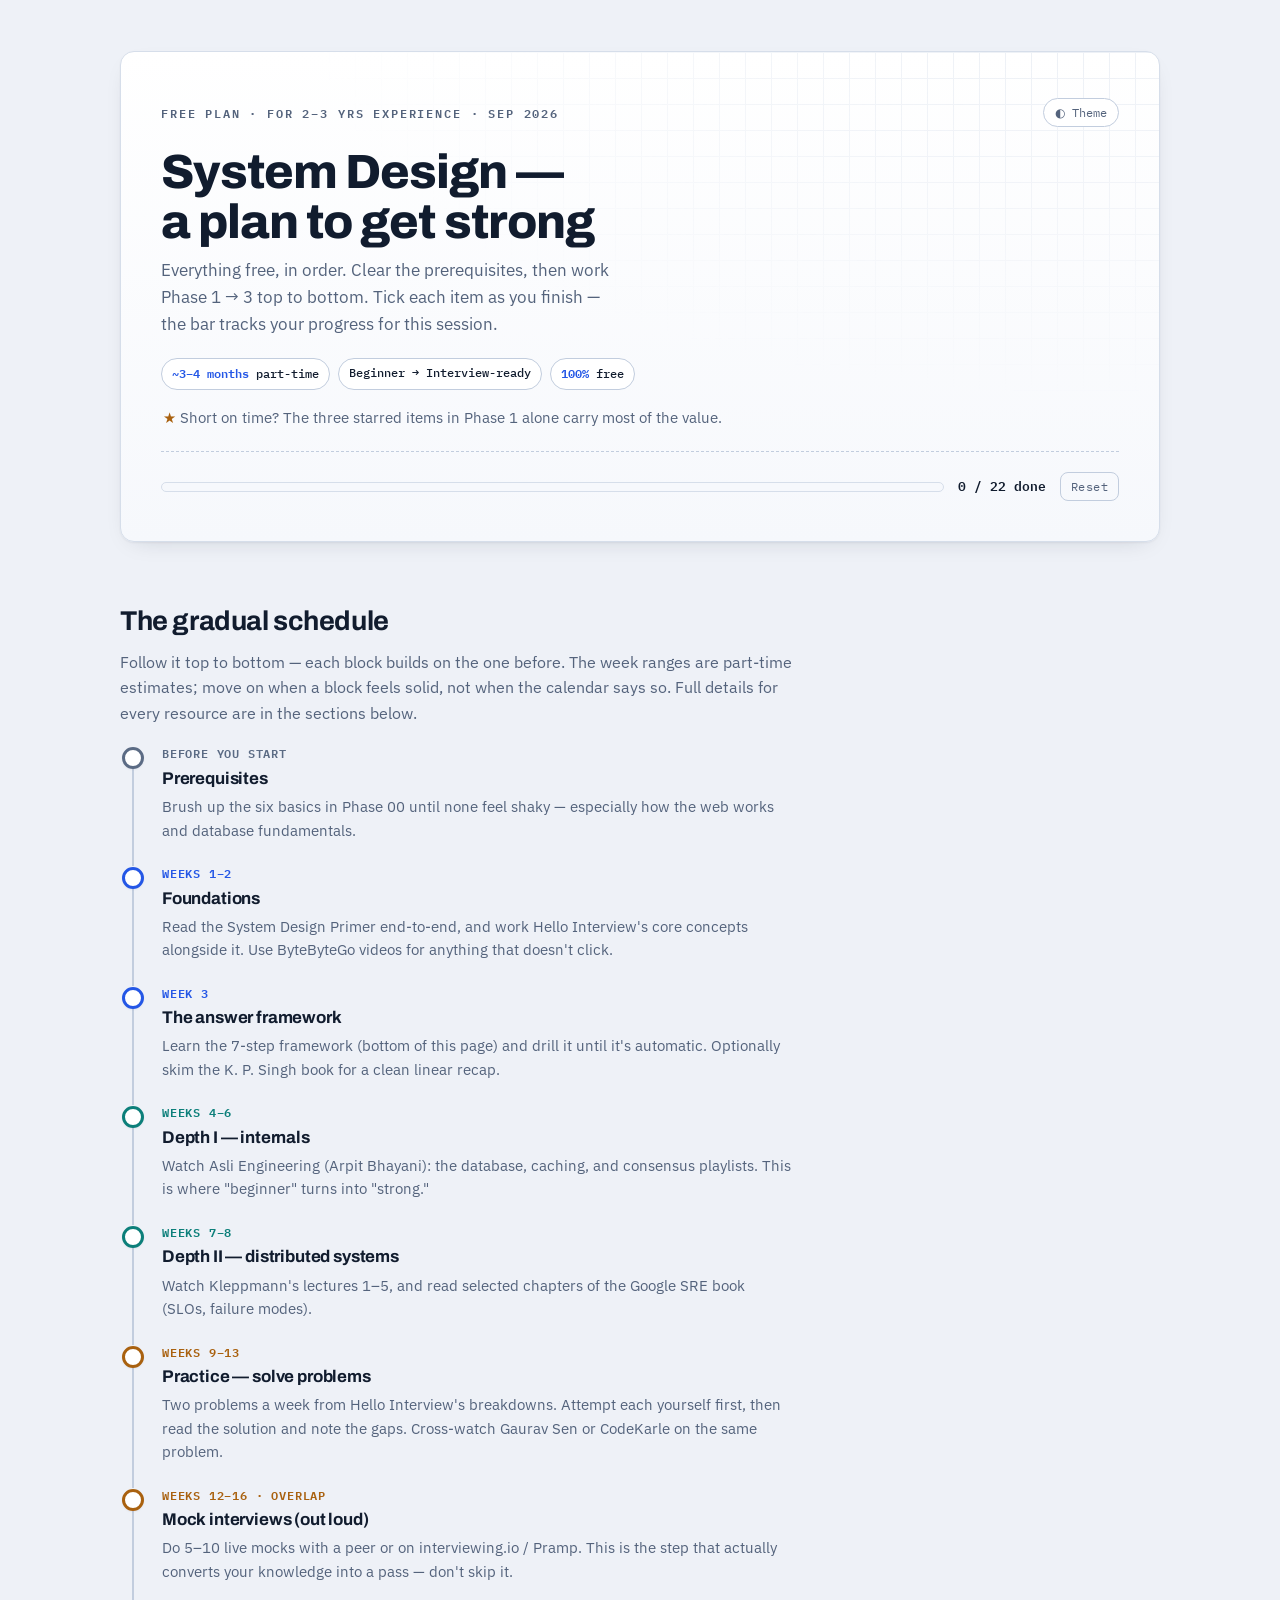
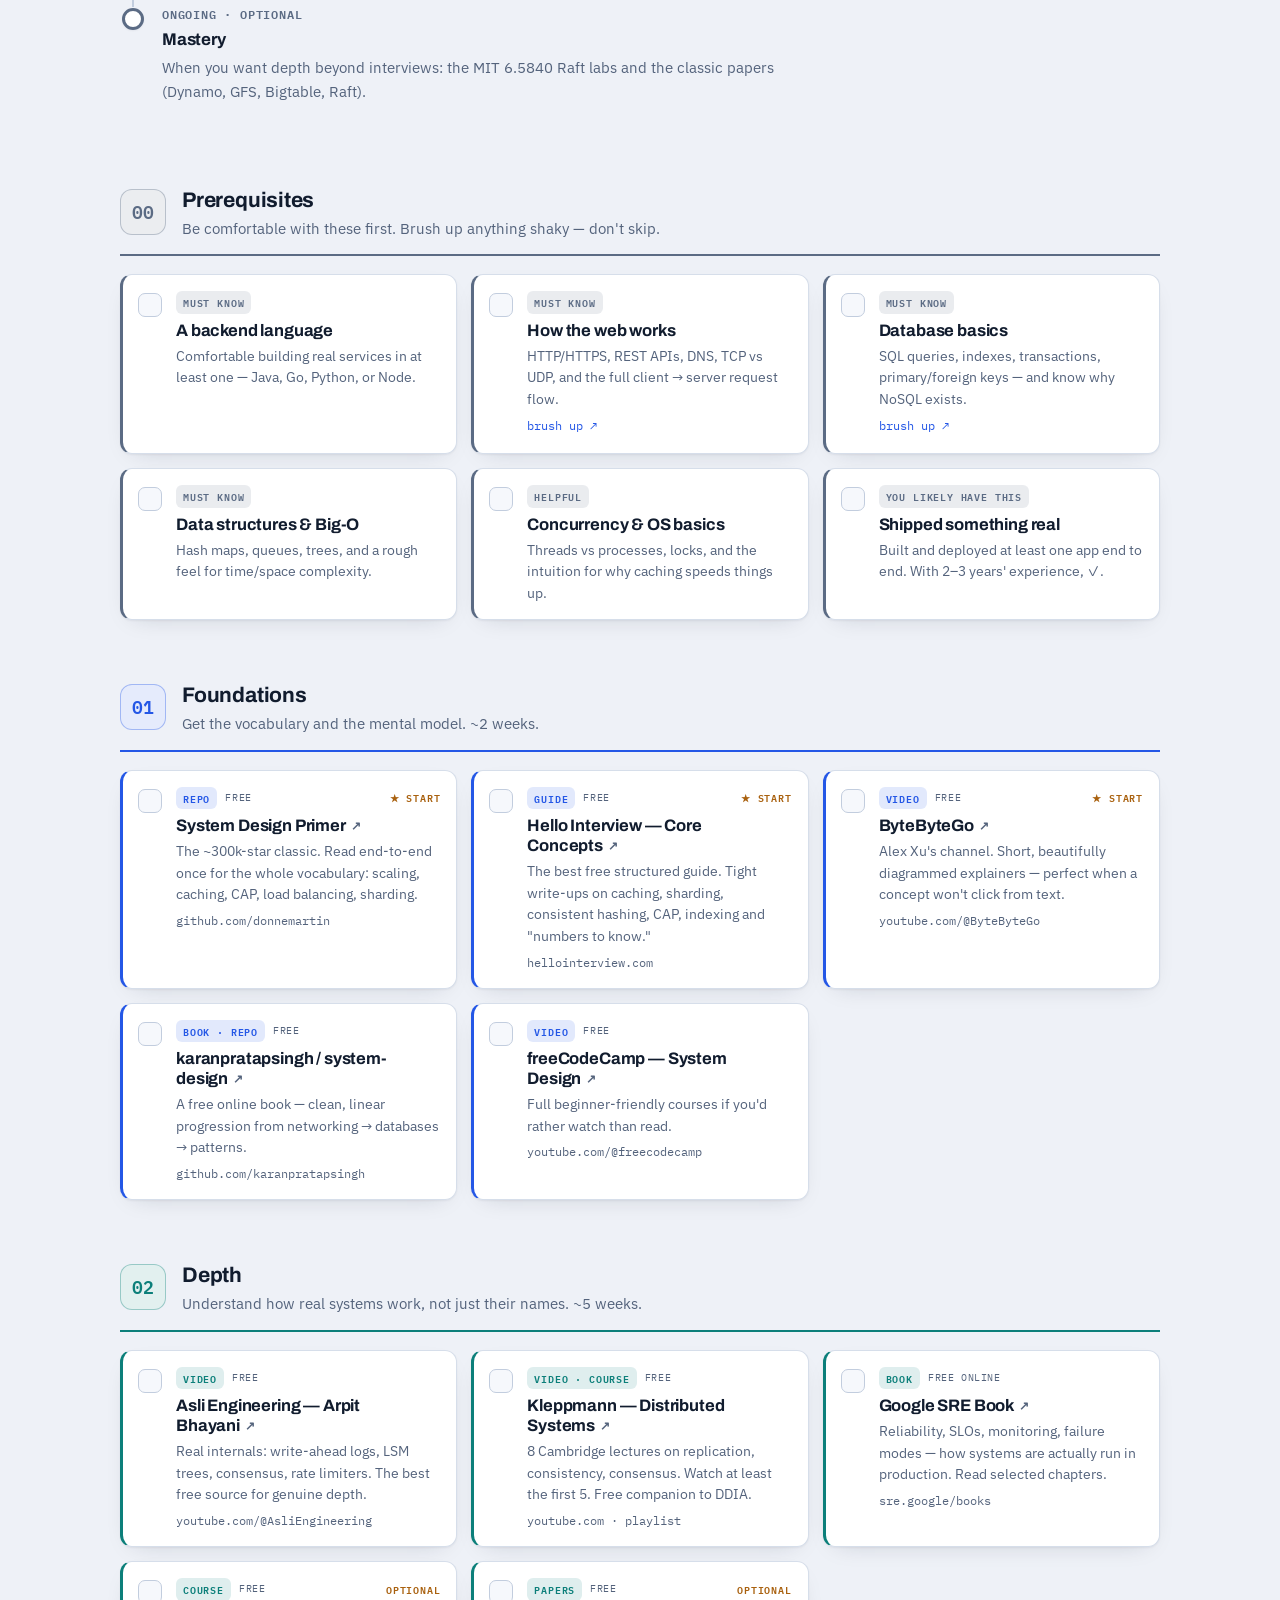
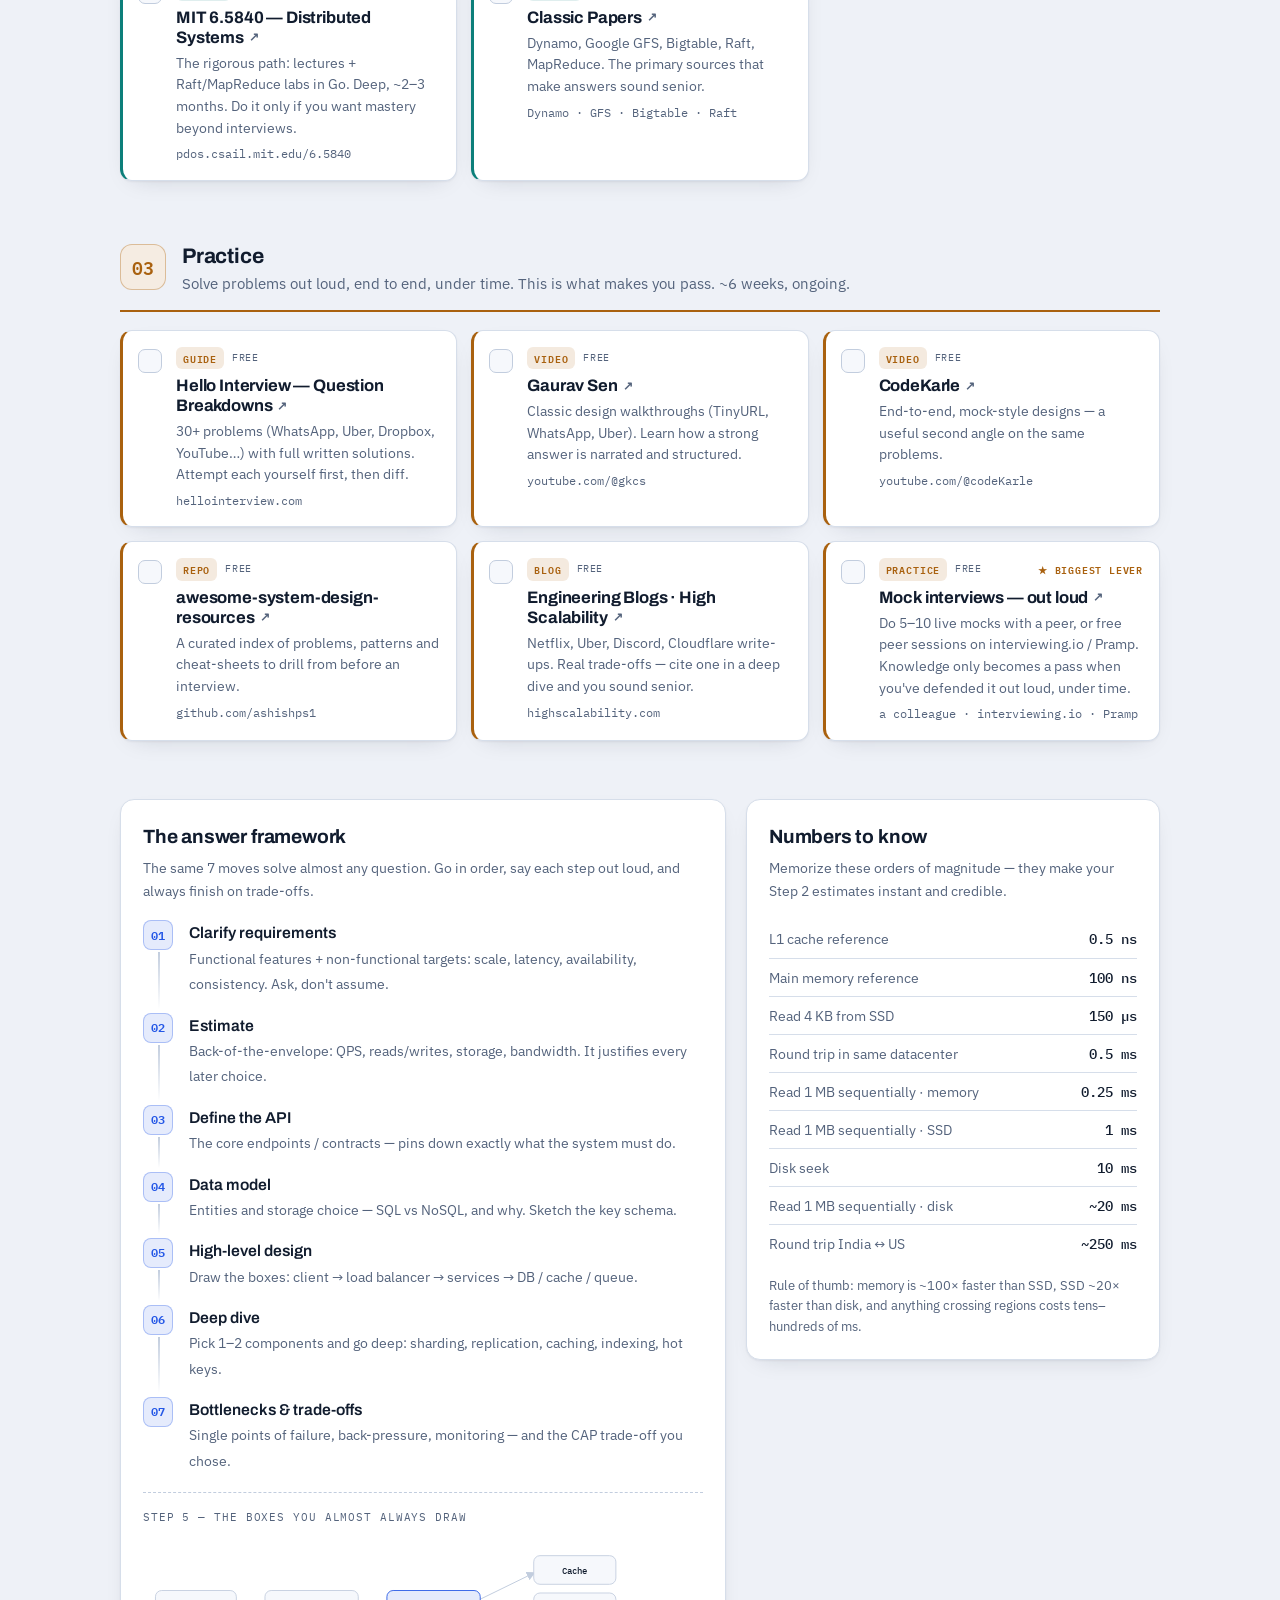
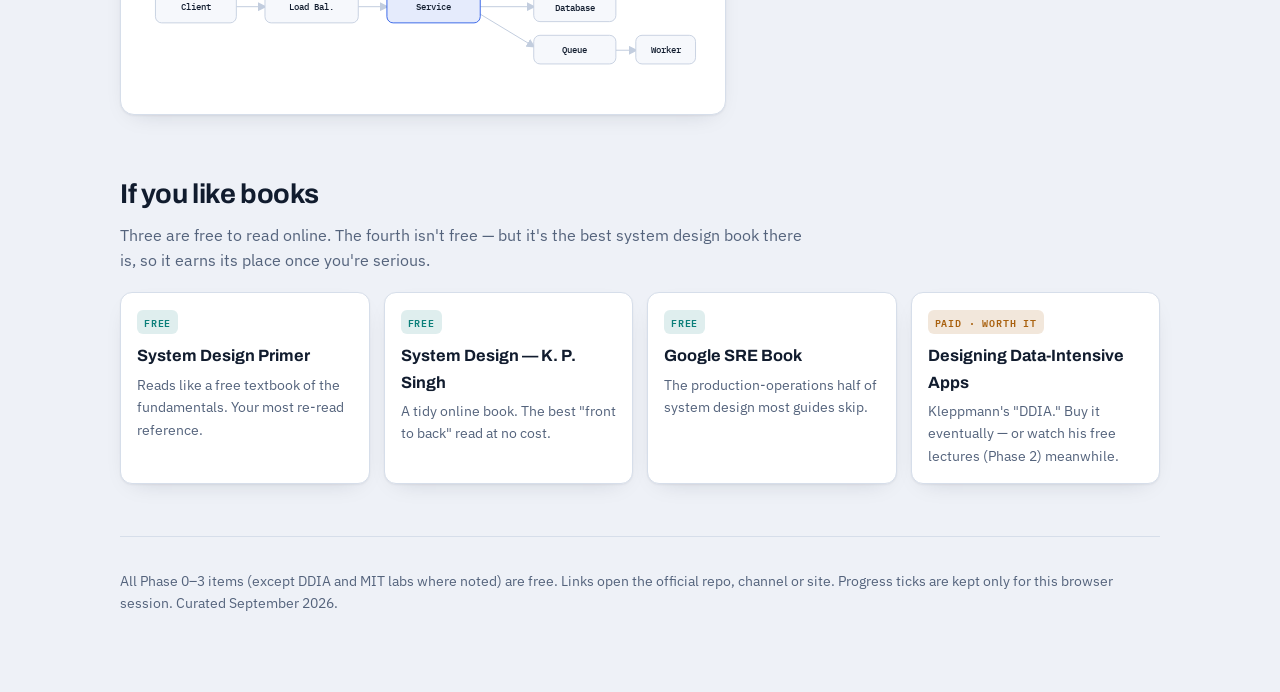
==== index.html @ 8eceb506 "Rename to index.html so Vercel serves it at the root Co-Authored-By: Claude Opus 5 (1M context) <nor" ====
<!DOCTYPE html>
<html lang="en">
<head>
<meta charset="utf-8">
<meta name="viewport" content="width=device-width, initial-scale=1">
<title>System Design Learning Plan</title>
<link rel="preconnect" href="https://fonts.googleapis.com">
<link rel="preconnect" href="https://fonts.gstatic.com" crossorigin>
<link href="https://fonts.googleapis.com/css2?family=Archivo:wght@600;700;800&family=IBM+Plex+Mono:wght@400;500;600&family=IBM+Plex+Sans:wght@400;500;600&display=swap" rel="stylesheet">
<style>
  *,*::before,*::after{box-sizing:border-box}
  html{-webkit-text-size-adjust:100%}
  img{max-width:100%;height:auto}
  [hidden]{display:none!important}

  :root{
    color-scheme:light dark;
    --bg:#EEF1F7;
    --surface:#FFFFFF;
    --surface-2:#F6F8FC;
    --ink:#111C2E;
    --muted:#54637C;
    --line:#D6DEEA;
    --line-strong:#C2CDDE;
    --accent:#2457E6;
    --blue:#2457E6;
    --teal:#0C7F7A;
    --amber:#A9610F;
    --slate:#5B6B84;
    --shadow:0 1px 2px rgba(17,28,46,.05), 0 8px 24px -14px rgba(17,28,46,.22);
    --radius:14px;
  }
  @media (prefers-color-scheme: dark){
    :root:not([data-theme="light"]){
      --bg:#0A0F1A;--surface:#121A28;--surface-2:#0F1622;--ink:#E9EEF6;--muted:#94A2B9;
      --line:#243449;--line-strong:#31465F;--accent:#6D97FF;--blue:#6D97FF;--teal:#33C6BE;
      --amber:#E0A24C;--slate:#97A6BE;--shadow:0 1px 2px rgba(0,0,0,.4),0 12px 30px -16px rgba(0,0,0,.7);
    }
  }
  :root[data-theme="dark"]{
    --bg:#0A0F1A;--surface:#121A28;--surface-2:#0F1622;--ink:#E9EEF6;--muted:#94A2B9;
    --line:#243449;--line-strong:#31465F;--accent:#6D97FF;--blue:#6D97FF;--teal:#33C6BE;
    --amber:#E0A24C;--slate:#97A6BE;--shadow:0 1px 2px rgba(0,0,0,.4),0 12px 30px -16px rgba(0,0,0,.7);
  }

  body{
    margin:0;background:var(--bg);color:var(--ink);
    font-family:"IBM Plex Sans",ui-sans-serif,system-ui,-apple-system,"Segoe UI",Roboto,sans-serif;
    font-size:16px;line-height:1.6;-webkit-font-smoothing:antialiased;
  }
  .wrap{max-width:1120px;margin:0 auto;padding:clamp(20px,4vw,52px) clamp(16px,4vw,40px) 64px}
  a{color:var(--accent);text-decoration:none}
  a:hover{text-decoration:underline}
  :focus-visible{outline:2px solid var(--accent);outline-offset:3px;border-radius:4px}
  .eyebrow{font-family:"IBM Plex Mono",ui-monospace,monospace;font-size:.72rem;font-weight:600;letter-spacing:.16em;text-transform:uppercase;color:var(--muted)}

  header.hero{border:1px solid var(--line);background:linear-gradient(180deg,var(--surface),var(--surface-2));border-radius:var(--radius);padding:clamp(22px,3.4vw,40px);position:relative;overflow:hidden;box-shadow:var(--shadow)}
  header.hero::after{content:"";position:absolute;inset:0;pointer-events:none;background-image:linear-gradient(var(--line) 1px,transparent 1px),linear-gradient(90deg,var(--line) 1px,transparent 1px);background-size:26px 26px;-webkit-mask-image:radial-gradient(120% 130% at 92% -10%,#000,transparent 62%);mask-image:radial-gradient(120% 130% at 92% -10%,#000,transparent 62%);opacity:.5}
  .topbar{display:flex;justify-content:space-between;align-items:center;gap:12px;position:relative;z-index:1}
  .toggle{font-family:"IBM Plex Mono",monospace;font-size:.72rem;color:var(--muted);background:var(--surface);border:1px solid var(--line-strong);padding:6px 11px;border-radius:999px;cursor:pointer}
  .toggle:hover{color:var(--ink);border-color:var(--accent)}
  .hero-in{position:relative;z-index:1;max-width:46ch;margin-top:14px}
  h1{font-family:"Archivo",system-ui,sans-serif;font-weight:800;font-size:clamp(2rem,4.6vw,3rem);line-height:1.04;letter-spacing:-.02em;text-wrap:balance;margin:.4rem 0 .6rem}
  .lede{color:var(--muted);font-size:1.05rem;max-width:62ch;margin:0}
  .chips{display:flex;flex-wrap:wrap;gap:8px;margin-top:20px;position:relative;z-index:1}
  .chip{font-family:"IBM Plex Mono",monospace;font-size:.74rem;font-weight:500;color:var(--ink);background:var(--surface);border:1px solid var(--line-strong);padding:5px 10px;border-radius:999px}
  .chip b{color:var(--accent);font-weight:600}
  .progress{display:flex;align-items:center;gap:14px;flex-wrap:wrap;margin-top:22px;padding-top:20px;border-top:1px dashed var(--line-strong);position:relative;z-index:1}
  .meter{flex:1 1 260px;height:10px;border-radius:999px;background:var(--surface-2);border:1px solid var(--line);overflow:hidden;min-width:180px}
  .meter i{display:block;height:100%;width:0;background:linear-gradient(90deg,var(--teal),var(--accent));transition:width .5s ease}
  .meter-text{font-family:"IBM Plex Mono",monospace;font-size:.8rem;font-weight:600;color:var(--ink);white-space:nowrap;font-variant-numeric:tabular-nums}
  .btn-reset{font-family:"IBM Plex Mono",monospace;font-size:.72rem;letter-spacing:.04em;color:var(--muted);background:transparent;border:1px solid var(--line-strong);padding:6px 10px;border-radius:8px;cursor:pointer}
  .btn-reset:hover{color:var(--ink);border-color:var(--accent)}
  .note-start{margin:16px 2px 0;color:var(--muted);font-size:.92rem;position:relative;z-index:1}
  .note-start .star{color:var(--amber);font-weight:700}

  section{margin-top:clamp(38px,5vw,58px)}
  .phase{--ph:var(--blue)}
  .phase--pre{--ph:var(--slate)}
  .phase--found{--ph:var(--blue)}
  .phase--depth{--ph:var(--teal)}
  .phase--practice{--ph:var(--amber)}
  .phase-head{display:flex;align-items:center;gap:16px;margin:0 0 18px;padding-bottom:14px;border-bottom:2px solid var(--ph)}
  .phase-num{flex:none;width:46px;height:46px;border-radius:12px;display:grid;place-items:center;font-family:"IBM Plex Mono",monospace;font-weight:600;font-size:1.15rem;color:var(--ph);background:color-mix(in srgb,var(--ph) 12%,var(--surface));border:1px solid color-mix(in srgb,var(--ph) 35%,transparent)}
  .phase-head h2{font-family:"Archivo",sans-serif;font-weight:700;font-size:1.32rem;margin:0;letter-spacing:-.01em}
  .phase-head .goal{display:block;font-family:"IBM Plex Sans",sans-serif;font-weight:400;font-size:.92rem;color:var(--muted);letter-spacing:0}

  .grid{display:grid;grid-template-columns:repeat(auto-fill,minmax(288px,1fr));gap:14px}
  .card{--ph:var(--blue);position:relative;display:flex;gap:14px;background:var(--surface);border:1px solid var(--line);border-left:3px solid var(--ph);border-radius:12px;padding:16px 16px 16px 15px;box-shadow:var(--shadow);transition:border-color .18s ease,transform .18s ease}
  .phase--pre .card{--ph:var(--slate)}
  .phase--found .card{--ph:var(--blue)}
  .phase--depth .card{--ph:var(--teal)}
  .phase--practice .card{--ph:var(--amber)}
  .card:hover{transform:translateY(-2px);border-color:color-mix(in srgb,var(--ph) 45%,var(--line))}
  .card.is-done{opacity:.6}
  .card.is-done .card-body h3 a,.card.is-done .card-body h3 .plain{text-decoration:line-through;text-decoration-color:var(--muted)}
  .card-body{flex:1;min-width:0}
  .tag-row{display:flex;align-items:center;gap:8px;margin-bottom:7px;flex-wrap:wrap}
  .tag{font-family:"IBM Plex Mono",monospace;font-size:.64rem;font-weight:600;letter-spacing:.08em;text-transform:uppercase;padding:3px 7px;border-radius:6px;color:var(--ph);background:color-mix(in srgb,var(--ph) 13%,transparent)}
  .free{font-family:"IBM Plex Mono",monospace;font-size:.64rem;letter-spacing:.06em;color:var(--muted);text-transform:uppercase}
  .star-badge{margin-left:auto;font-family:"IBM Plex Mono",monospace;font-size:.62rem;font-weight:600;letter-spacing:.08em;color:var(--amber);text-transform:uppercase}
  .card-body h3{margin:0 0 4px;font-family:"Archivo",sans-serif;font-weight:700;font-size:1.04rem;line-height:1.2;letter-spacing:-.01em}
  .card-body h3 a,.card-body h3 .plain{color:var(--ink)}
  .card-body h3 a:hover{color:var(--ph);text-decoration:none}
  .card-body h3 a::after{content:"↗";font-size:.7em;margin-left:5px;color:var(--muted);vertical-align:middle}
  .card-body p{margin:0;font-size:.9rem;color:var(--muted);line-height:1.5}
  .src{display:block;margin-top:7px;font-family:"IBM Plex Mono",monospace;font-size:.72rem;color:var(--muted)}
  .brush{display:inline-block;margin-top:7px;font-family:"IBM Plex Mono",monospace;font-size:.72rem}

  .chk{flex:none;cursor:pointer;display:block;padding-top:2px}
  .chk input{position:absolute;width:1px;height:1px;opacity:0;margin:0}
  .chk .box{width:24px;height:24px;border-radius:7px;border:1.6px solid var(--line-strong);background:var(--surface-2);display:grid;place-items:center;transition:.15s ease}
  .chk .box svg{width:14px;height:14px;opacity:0;transform:scale(.6);transition:.15s ease}
  .chk input:checked + .box{background:var(--ph);border-color:var(--ph)}
  .chk input:checked + .box svg{opacity:1;transform:scale(1)}
  .chk input:focus-visible + .box{outline:2px solid var(--ph);outline-offset:2px}

  .cols{display:grid;grid-template-columns:1.35fr 1fr;gap:20px;align-items:start}
  @media(max-width:820px){.cols{grid-template-columns:1fr}}
  .panel{background:var(--surface);border:1px solid var(--line);border-radius:var(--radius);padding:22px;box-shadow:var(--shadow)}
  .panel > h2{font-family:"Archivo",sans-serif;font-weight:700;font-size:1.2rem;margin:0 0 4px;letter-spacing:-.01em}
  .panel > .p-sub{color:var(--muted);font-size:.9rem;margin:0 0 18px}
  .steps{list-style:none;margin:0;padding:0;counter-reset:s}
  .steps li{position:relative;padding:0 0 16px 46px;counter-increment:s}
  .steps li::before{content:counter(s,decimal-leading-zero);position:absolute;left:0;top:0;width:30px;height:30px;border-radius:8px;font-family:"IBM Plex Mono",monospace;font-size:.78rem;font-weight:600;display:grid;place-items:center;color:var(--accent);background:color-mix(in srgb,var(--accent) 12%,var(--surface));border:1px solid color-mix(in srgb,var(--accent) 30%,transparent)}
  .steps li::after{content:"";position:absolute;left:15px;top:32px;bottom:4px;width:1.6px;background:linear-gradient(var(--line-strong),transparent)}
  .steps li:last-child{padding-bottom:0}
  .steps li:last-child::after{display:none}
  .steps b{display:block;font-family:"Archivo",sans-serif;font-weight:600;font-size:.98rem;color:var(--ink)}
  .steps span{font-size:.88rem;color:var(--muted)}
  table.nums{width:100%;border-collapse:collapse;font-variant-numeric:tabular-nums}
  table.nums td{padding:7px 0;border-bottom:1px solid var(--line);font-size:.9rem}
  table.nums tr:last-child td{border-bottom:none}
  table.nums td:last-child{text-align:right;font-family:"IBM Plex Mono",monospace;font-weight:500;color:var(--ink);white-space:nowrap}
  table.nums td:first-child{color:var(--muted)}
  .nums-foot{margin:14px 0 0;font-size:.8rem;color:var(--muted)}
  .schematic{margin-top:18px;border-top:1px dashed var(--line-strong);padding-top:16px}
  .schematic .cap{font-family:"IBM Plex Mono",monospace;font-size:.7rem;letter-spacing:.08em;text-transform:uppercase;color:var(--muted);margin:0 0 10px}
  .svg-scroll{overflow-x:auto}
  svg.arch{display:block;min-width:560px;width:100%;height:auto}
  svg.arch .node{fill:var(--surface-2);stroke:var(--line-strong);stroke-width:1.4}
  svg.arch .node.hot{fill:color-mix(in srgb,var(--accent) 12%,var(--surface));stroke:var(--accent)}
  svg.arch text{fill:var(--ink);font-family:"IBM Plex Mono",monospace;font-size:14px;font-weight:500}
  svg.arch .edge{stroke:var(--line-strong);stroke-width:1.6;fill:none}

  .sec-head{display:flex;align-items:baseline;gap:14px;flex-wrap:wrap;margin-bottom:6px}
  h2.sec{font-family:"Archivo",system-ui,sans-serif;font-weight:700;font-size:clamp(1.35rem,2.6vw,1.7rem);letter-spacing:-.015em;margin:0;text-wrap:balance}
  .sec-sub{color:var(--muted);margin:.35rem 0 0;max-width:70ch}
  .books{display:grid;grid-template-columns:repeat(auto-fit,minmax(240px,1fr));gap:14px;margin-top:18px}
  .book{background:var(--surface);border:1px solid var(--line);border-radius:12px;padding:16px;box-shadow:var(--shadow)}
  .book .tag{color:var(--teal);background:color-mix(in srgb,var(--teal) 13%,transparent)}
  .book.paid .tag{color:var(--amber);background:color-mix(in srgb,var(--amber) 15%,transparent)}
  .book h3{font-family:"Archivo",sans-serif;font-weight:700;margin:9px 0 4px;font-size:1.02rem}
  .book h3 a{color:var(--ink)}
  .book h3 a:hover{color:var(--accent)}
  .book p{margin:0;font-size:.88rem;color:var(--muted)}
  footer{margin-top:52px;padding-top:20px;border-top:1px solid var(--line);color:var(--muted);font-size:.85rem}
  .timeline{margin-top:18px}
  .tl{position:relative;padding:0 0 22px 42px}
  .tl::before{content:"";position:absolute;left:12px;top:24px;bottom:-2px;width:2px;background:var(--line-strong)}
  .tl:last-child::before{display:none}
  .tl .dot{position:absolute;left:2px;top:3px;width:22px;height:22px;border-radius:50%;background:var(--surface);border:3px solid var(--ph,var(--accent));box-shadow:var(--shadow)}
  .tl.s-pre{--ph:var(--slate)}.tl.s-found{--ph:var(--blue)}.tl.s-depth{--ph:var(--teal)}.tl.s-practice{--ph:var(--amber)}
  .tl .wk{font-family:"IBM Plex Mono",monospace;font-size:.72rem;letter-spacing:.07em;text-transform:uppercase;color:var(--ph);font-weight:600}
  .tl h3{margin:2px 0 3px;font-family:"Archivo",sans-serif;font-weight:700;font-size:1.06rem;letter-spacing:-.01em}
  .tl p{margin:0;color:var(--muted);font-size:.92rem;max-width:70ch}
  @media (prefers-reduced-motion:reduce){*{transition:none!important}}
</style>
</head>
<body>
<div class="wrap">

  <header class="hero">
    <div class="topbar">
      <p class="eyebrow">Free plan · for 2–3 yrs experience · Sep 2026</p>
      <button class="toggle" id="themeBtn" type="button">◐ Theme</button>
    </div>
    <div class="hero-in">
      <h1>System Design — a plan to get strong</h1>
      <p class="lede">Everything free, in order. Clear the prerequisites, then work Phase 1 → 3 top to bottom. Tick each item as you finish — the bar tracks your progress for this session.</p>
    </div>
    <div class="chips">
      <span class="chip"><b>~3–4 months</b> part-time</span>
      <span class="chip">Beginner → Interview-ready</span>
      <span class="chip"><b>100%</b> free</span>
    </div>
    <p class="note-start"><span class="star">★</span> Short on time? The three starred items in Phase&nbsp;1 alone carry most of the value.</p>
    <div class="progress">
      <div class="meter" aria-hidden="true"><i id="meterFill"></i></div>
      <span class="meter-text" id="meterText">0 / 0 done</span>
      <button class="btn-reset" id="resetBtn" type="button">Reset</button>
    </div>
  </header>

  <!-- GRADUAL SCHEDULE -->
  <section aria-labelledby="sch">
    <div class="sec-head"><h2 class="sec" id="sch">The gradual schedule</h2></div>
    <p class="sec-sub">Follow it top to bottom — each block builds on the one before. The week ranges are part-time estimates; move on when a block feels solid, not when the calendar says so. Full details for every resource are in the sections below.</p>
    <div class="timeline">
      <div class="tl s-pre"><span class="dot"></span><p class="wk">Before you start</p><h3>Prerequisites</h3><p>Brush up the six basics in Phase 00 until none feel shaky — especially how the web works and database fundamentals.</p></div>
      <div class="tl s-found"><span class="dot"></span><p class="wk">Weeks 1–2</p><h3>Foundations</h3><p>Read the System Design Primer end-to-end, and work Hello Interview's core concepts alongside it. Use ByteByteGo videos for anything that doesn't click.</p></div>
      <div class="tl s-found"><span class="dot"></span><p class="wk">Week 3</p><h3>The answer framework</h3><p>Learn the 7-step framework (bottom of this page) and drill it until it's automatic. Optionally skim the K. P. Singh book for a clean linear recap.</p></div>
      <div class="tl s-depth"><span class="dot"></span><p class="wk">Weeks 4–6</p><h3>Depth I — internals</h3><p>Watch Asli Engineering (Arpit Bhayani): the database, caching, and consensus playlists. This is where "beginner" turns into "strong."</p></div>
      <div class="tl s-depth"><span class="dot"></span><p class="wk">Weeks 7–8</p><h3>Depth II — distributed systems</h3><p>Watch Kleppmann's lectures 1–5, and read selected chapters of the Google SRE book (SLOs, failure modes).</p></div>
      <div class="tl s-practice"><span class="dot"></span><p class="wk">Weeks 9–13</p><h3>Practice — solve problems</h3><p>Two problems a week from Hello Interview's breakdowns. Attempt each yourself first, then read the solution and note the gaps. Cross-watch Gaurav Sen or CodeKarle on the same problem.</p></div>
      <div class="tl s-practice"><span class="dot"></span><p class="wk">Weeks 12–16 · overlap</p><h3>Mock interviews (out loud)</h3><p>Do 5–10 live mocks with a peer or on interviewing.io / Pramp. This is the step that actually converts your knowledge into a pass — don't skip it.</p></div>
      <div class="tl s-pre"><span class="dot"></span><p class="wk">Ongoing · optional</p><h3>Mastery</h3><p>When you want depth beyond interviews: the MIT 6.5840 Raft labs and the classic papers (Dynamo, GFS, Bigtable, Raft).</p></div>
    </div>
  </section>

  <!-- PHASE 0 — PREREQUISITES -->
  <section class="phase phase--pre" aria-labelledby="p0">
    <div class="phase-head">
      <div class="phase-num">00</div>
      <div><h2 id="p0">Prerequisites</h2><span class="goal">Be comfortable with these first. Brush up anything shaky — don't skip.</span></div>
    </div>
    <div class="grid">
      <article class="card">
        <label class="chk"><input type="checkbox" data-id="pre-lang"><span class="box"><svg viewBox="0 0 24 24" fill="none" stroke="#fff" stroke-width="3.5" stroke-linecap="round" stroke-linejoin="round"><polyline points="20 6 9 17 4 12"/></svg></span></label>
        <div class="card-body"><div class="tag-row"><span class="tag">Must know</span></div>
          <h3><span class="plain">A backend language</span></h3>
          <p>Comfortable building real services in at least one — Java, Go, Python, or Node.</p></div>
      </article>
      <article class="card">
        <label class="chk"><input type="checkbox" data-id="pre-web"><span class="box"><svg viewBox="0 0 24 24" fill="none" stroke="#fff" stroke-width="3.5" stroke-linecap="round" stroke-linejoin="round"><polyline points="20 6 9 17 4 12"/></svg></span></label>
        <div class="card-body"><div class="tag-row"><span class="tag">Must know</span></div>
          <h3><span class="plain">How the web works</span></h3>
          <p>HTTP/HTTPS, REST APIs, DNS, TCP vs UDP, and the full client → server request flow.</p>
          <a class="brush" href="https://developer.mozilla.org/en-US/docs/Learn/Getting_started_with_the_web/How_the_Web_works" target="_blank" rel="noopener">brush up ↗</a></div>
      </article>
      <article class="card">
        <label class="chk"><input type="checkbox" data-id="pre-db"><span class="box"><svg viewBox="0 0 24 24" fill="none" stroke="#fff" stroke-width="3.5" stroke-linecap="round" stroke-linejoin="round"><polyline points="20 6 9 17 4 12"/></svg></span></label>
        <div class="card-body"><div class="tag-row"><span class="tag">Must know</span></div>
          <h3><span class="plain">Database basics</span></h3>
          <p>SQL queries, indexes, transactions, primary/foreign keys — and know why NoSQL exists.</p>
          <a class="brush" href="https://www.youtube.com/@freecodecamp/search?query=sql" target="_blank" rel="noopener">brush up ↗</a></div>
      </article>
      <article class="card">
        <label class="chk"><input type="checkbox" data-id="pre-ds"><span class="box"><svg viewBox="0 0 24 24" fill="none" stroke="#fff" stroke-width="3.5" stroke-linecap="round" stroke-linejoin="round"><polyline points="20 6 9 17 4 12"/></svg></span></label>
        <div class="card-body"><div class="tag-row"><span class="tag">Must know</span></div>
          <h3><span class="plain">Data structures &amp; Big-O</span></h3>
          <p>Hash maps, queues, trees, and a rough feel for time/space complexity.</p></div>
      </article>
      <article class="card">
        <label class="chk"><input type="checkbox" data-id="pre-conc"><span class="box"><svg viewBox="0 0 24 24" fill="none" stroke="#fff" stroke-width="3.5" stroke-linecap="round" stroke-linejoin="round"><polyline points="20 6 9 17 4 12"/></svg></span></label>
        <div class="card-body"><div class="tag-row"><span class="tag">Helpful</span></div>
          <h3><span class="plain">Concurrency &amp; OS basics</span></h3>
          <p>Threads vs processes, locks, and the intuition for why caching speeds things up.</p></div>
      </article>
      <article class="card">
        <label class="chk"><input type="checkbox" data-id="pre-ship"><span class="box"><svg viewBox="0 0 24 24" fill="none" stroke="#fff" stroke-width="3.5" stroke-linecap="round" stroke-linejoin="round"><polyline points="20 6 9 17 4 12"/></svg></span></label>
        <div class="card-body"><div class="tag-row"><span class="tag">You likely have this</span></div>
          <h3><span class="plain">Shipped something real</span></h3>
          <p>Built and deployed at least one app end to end. With 2–3 years' experience, ✓.</p></div>
      </article>
    </div>
  </section>

  <!-- PHASE 1 -->
  <section class="phase phase--found" aria-labelledby="p1">
    <div class="phase-head"><div class="phase-num">01</div>
      <div><h2 id="p1">Foundations</h2><span class="goal">Get the vocabulary and the mental model. ~2 weeks.</span></div></div>
    <div class="grid">
      <article class="card"><label class="chk"><input type="checkbox" data-id="primer"><span class="box"><svg viewBox="0 0 24 24" fill="none" stroke="#fff" stroke-width="3.5" stroke-linecap="round" stroke-linejoin="round"><polyline points="20 6 9 17 4 12"/></svg></span></label>
        <div class="card-body"><div class="tag-row"><span class="tag">Repo</span><span class="free">Free</span><span class="star-badge">★ start</span></div>
          <h3><a href="https://github.com/donnemartin/system-design-primer" target="_blank" rel="noopener">System Design Primer</a></h3>
          <p>The ~300k-star classic. Read end-to-end once for the whole vocabulary: scaling, caching, CAP, load balancing, sharding.</p><span class="src">github.com/donnemartin</span></div></article>

      <article class="card"><label class="chk"><input type="checkbox" data-id="hi-concepts"><span class="box"><svg viewBox="0 0 24 24" fill="none" stroke="#fff" stroke-width="3.5" stroke-linecap="round" stroke-linejoin="round"><polyline points="20 6 9 17 4 12"/></svg></span></label>
        <div class="card-body"><div class="tag-row"><span class="tag">Guide</span><span class="free">Free</span><span class="star-badge">★ start</span></div>
          <h3><a href="https://www.hellointerview.com/learn/system-design/in-a-hurry/introduction" target="_blank" rel="noopener">Hello Interview — Core Concepts</a></h3>
          <p>The best free structured guide. Tight write-ups on caching, sharding, consistent hashing, CAP, indexing and "numbers to know."</p><span class="src">hellointerview.com</span></div></article>

      <article class="card"><label class="chk"><input type="checkbox" data-id="bytebytego"><span class="box"><svg viewBox="0 0 24 24" fill="none" stroke="#fff" stroke-width="3.5" stroke-linecap="round" stroke-linejoin="round"><polyline points="20 6 9 17 4 12"/></svg></span></label>
        <div class="card-body"><div class="tag-row"><span class="tag">Video</span><span class="free">Free</span><span class="star-badge">★ start</span></div>
          <h3><a href="https://www.youtube.com/@ByteByteGo" target="_blank" rel="noopener">ByteByteGo</a></h3>
          <p>Alex Xu's channel. Short, beautifully diagrammed explainers — perfect when a concept won't click from text.</p><span class="src">youtube.com/@ByteByteGo</span></div></article>

      <article class="card"><label class="chk"><input type="checkbox" data-id="karan"><span class="box"><svg viewBox="0 0 24 24" fill="none" stroke="#fff" stroke-width="3.5" stroke-linecap="round" stroke-linejoin="round"><polyline points="20 6 9 17 4 12"/></svg></span></label>
        <div class="card-body"><div class="tag-row"><span class="tag">Book · Repo</span><span class="free">Free</span></div>
          <h3><a href="https://github.com/karanpratapsingh/system-design" target="_blank" rel="noopener">karanpratapsingh / system-design</a></h3>
          <p>A free online book — clean, linear progression from networking → databases → patterns.</p><span class="src">github.com/karanpratapsingh</span></div></article>

      <article class="card"><label class="chk"><input type="checkbox" data-id="fcc"><span class="box"><svg viewBox="0 0 24 24" fill="none" stroke="#fff" stroke-width="3.5" stroke-linecap="round" stroke-linejoin="round"><polyline points="20 6 9 17 4 12"/></svg></span></label>
        <div class="card-body"><div class="tag-row"><span class="tag">Video</span><span class="free">Free</span></div>
          <h3><a href="https://www.youtube.com/@freecodecamp/search?query=system%20design" target="_blank" rel="noopener">freeCodeCamp — System Design</a></h3>
          <p>Full beginner-friendly courses if you'd rather watch than read.</p><span class="src">youtube.com/@freecodecamp</span></div></article>
    </div>
  </section>

  <!-- PHASE 2 -->
  <section class="phase phase--depth" aria-labelledby="p2">
    <div class="phase-head"><div class="phase-num">02</div>
      <div><h2 id="p2">Depth</h2><span class="goal">Understand how real systems work, not just their names. ~5 weeks.</span></div></div>
    <div class="grid">
      <article class="card"><label class="chk"><input type="checkbox" data-id="asli"><span class="box"><svg viewBox="0 0 24 24" fill="none" stroke="#fff" stroke-width="3.5" stroke-linecap="round" stroke-linejoin="round"><polyline points="20 6 9 17 4 12"/></svg></span></label>
        <div class="card-body"><div class="tag-row"><span class="tag">Video</span><span class="free">Free</span></div>
          <h3><a href="https://www.youtube.com/@AsliEngineering" target="_blank" rel="noopener">Asli Engineering — Arpit Bhayani</a></h3>
          <p>Real internals: write-ahead logs, LSM trees, consensus, rate limiters. The best free source for genuine depth.</p><span class="src">youtube.com/@AsliEngineering</span></div></article>

      <article class="card"><label class="chk"><input type="checkbox" data-id="kleppmann"><span class="box"><svg viewBox="0 0 24 24" fill="none" stroke="#fff" stroke-width="3.5" stroke-linecap="round" stroke-linejoin="round"><polyline points="20 6 9 17 4 12"/></svg></span></label>
        <div class="card-body"><div class="tag-row"><span class="tag">Video · Course</span><span class="free">Free</span></div>
          <h3><a href="https://www.youtube.com/playlist?list=PLeKd45zvjcDFUEv_ohr_HdUFe97RItdiB" target="_blank" rel="noopener">Kleppmann — Distributed Systems</a></h3>
          <p>8 Cambridge lectures on replication, consistency, consensus. Watch at least the first 5. Free companion to DDIA.</p><span class="src">youtube.com · playlist</span></div></article>

      <article class="card"><label class="chk"><input type="checkbox" data-id="sre"><span class="box"><svg viewBox="0 0 24 24" fill="none" stroke="#fff" stroke-width="3.5" stroke-linecap="round" stroke-linejoin="round"><polyline points="20 6 9 17 4 12"/></svg></span></label>
        <div class="card-body"><div class="tag-row"><span class="tag">Book</span><span class="free">Free online</span></div>
          <h3><a href="https://sre.google/books/" target="_blank" rel="noopener">Google SRE Book</a></h3>
          <p>Reliability, SLOs, monitoring, failure modes — how systems are actually run in production. Read selected chapters.</p><span class="src">sre.google/books</span></div></article>

      <article class="card"><label class="chk"><input type="checkbox" data-id="mit"><span class="box"><svg viewBox="0 0 24 24" fill="none" stroke="#fff" stroke-width="3.5" stroke-linecap="round" stroke-linejoin="round"><polyline points="20 6 9 17 4 12"/></svg></span></label>
        <div class="card-body"><div class="tag-row"><span class="tag">Course</span><span class="free">Free</span><span class="star-badge">optional</span></div>
          <h3><a href="https://pdos.csail.mit.edu/6.5840/" target="_blank" rel="noopener">MIT 6.5840 — Distributed Systems</a></h3>
          <p>The rigorous path: lectures + Raft/MapReduce labs in Go. Deep, ~2–3 months. Do it only if you want mastery beyond interviews.</p><span class="src">pdos.csail.mit.edu/6.5840</span></div></article>

      <article class="card"><label class="chk"><input type="checkbox" data-id="papers"><span class="box"><svg viewBox="0 0 24 24" fill="none" stroke="#fff" stroke-width="3.5" stroke-linecap="round" stroke-linejoin="round"><polyline points="20 6 9 17 4 12"/></svg></span></label>
        <div class="card-body"><div class="tag-row"><span class="tag">Papers</span><span class="free">Free</span><span class="star-badge">optional</span></div>
          <h3><a href="https://github.com/papers-we-love/papers-we-love" target="_blank" rel="noopener">Classic Papers</a></h3>
          <p>Dynamo, Google GFS, Bigtable, Raft, MapReduce. The primary sources that make answers sound senior.</p><span class="src">Dynamo · GFS · Bigtable · Raft</span></div></article>
    </div>
  </section>

  <!-- PHASE 3 -->
  <section class="phase phase--practice" aria-labelledby="p3">
    <div class="phase-head"><div class="phase-num">03</div>
      <div><h2 id="p3">Practice</h2><span class="goal">Solve problems out loud, end to end, under time. This is what makes you pass. ~6 weeks, ongoing.</span></div></div>
    <div class="grid">
      <article class="card"><label class="chk"><input type="checkbox" data-id="hi-problems"><span class="box"><svg viewBox="0 0 24 24" fill="none" stroke="#fff" stroke-width="3.5" stroke-linecap="round" stroke-linejoin="round"><polyline points="20 6 9 17 4 12"/></svg></span></label>
        <div class="card-body"><div class="tag-row"><span class="tag">Guide</span><span class="free">Free</span></div>
          <h3><a href="https://www.hellointerview.com/learn/system-design/in-a-hurry/how-to-prepare" target="_blank" rel="noopener">Hello Interview — Question Breakdowns</a></h3>
          <p>30+ problems (WhatsApp, Uber, Dropbox, YouTube…) with full written solutions. Attempt each yourself first, then diff.</p><span class="src">hellointerview.com</span></div></article>

      <article class="card"><label class="chk"><input type="checkbox" data-id="gaurav"><span class="box"><svg viewBox="0 0 24 24" fill="none" stroke="#fff" stroke-width="3.5" stroke-linecap="round" stroke-linejoin="round"><polyline points="20 6 9 17 4 12"/></svg></span></label>
        <div class="card-body"><div class="tag-row"><span class="tag">Video</span><span class="free">Free</span></div>
          <h3><a href="https://www.youtube.com/@gkcs" target="_blank" rel="noopener">Gaurav Sen</a></h3>
          <p>Classic design walkthroughs (TinyURL, WhatsApp, Uber). Learn how a strong answer is narrated and structured.</p><span class="src">youtube.com/@gkcs</span></div></article>

      <article class="card"><label class="chk"><input type="checkbox" data-id="codekarle"><span class="box"><svg viewBox="0 0 24 24" fill="none" stroke="#fff" stroke-width="3.5" stroke-linecap="round" stroke-linejoin="round"><polyline points="20 6 9 17 4 12"/></svg></span></label>
        <div class="card-body"><div class="tag-row"><span class="tag">Video</span><span class="free">Free</span></div>
          <h3><a href="https://www.youtube.com/@codeKarle" target="_blank" rel="noopener">CodeKarle</a></h3>
          <p>End-to-end, mock-style designs — a useful second angle on the same problems.</p><span class="src">youtube.com/@codeKarle</span></div></article>

      <article class="card"><label class="chk"><input type="checkbox" data-id="awesome"><span class="box"><svg viewBox="0 0 24 24" fill="none" stroke="#fff" stroke-width="3.5" stroke-linecap="round" stroke-linejoin="round"><polyline points="20 6 9 17 4 12"/></svg></span></label>
        <div class="card-body"><div class="tag-row"><span class="tag">Repo</span><span class="free">Free</span></div>
          <h3><a href="https://github.com/ashishps1/awesome-system-design-resources" target="_blank" rel="noopener">awesome-system-design-resources</a></h3>
          <p>A curated index of problems, patterns and cheat-sheets to drill from before an interview.</p><span class="src">github.com/ashishps1</span></div></article>

      <article class="card"><label class="chk"><input type="checkbox" data-id="blogs"><span class="box"><svg viewBox="0 0 24 24" fill="none" stroke="#fff" stroke-width="3.5" stroke-linecap="round" stroke-linejoin="round"><polyline points="20 6 9 17 4 12"/></svg></span></label>
        <div class="card-body"><div class="tag-row"><span class="tag">Blog</span><span class="free">Free</span></div>
          <h3><a href="https://highscalability.com/" target="_blank" rel="noopener">Engineering Blogs · High Scalability</a></h3>
          <p>Netflix, Uber, Discord, Cloudflare write-ups. Real trade-offs — cite one in a deep dive and you sound senior.</p><span class="src">highscalability.com</span></div></article>

      <article class="card"><label class="chk"><input type="checkbox" data-id="mock"><span class="box"><svg viewBox="0 0 24 24" fill="none" stroke="#fff" stroke-width="3.5" stroke-linecap="round" stroke-linejoin="round"><polyline points="20 6 9 17 4 12"/></svg></span></label>
        <div class="card-body"><div class="tag-row"><span class="tag">Practice</span><span class="free">Free</span><span class="star-badge">★ biggest lever</span></div>
          <h3><a href="https://interviewing.io/" target="_blank" rel="noopener">Mock interviews — out loud</a></h3>
          <p>Do 5–10 live mocks with a peer, or free peer sessions on interviewing.io / Pramp. Knowledge only becomes a pass when you've defended it out loud, under time.</p><span class="src">a colleague · interviewing.io · Pramp</span></div></article>
    </div>
  </section>

  <!-- FRAMEWORK + NUMBERS -->
  <section class="cols" aria-labelledby="fw">
    <div class="panel">
      <h2 id="fw">The answer framework</h2>
      <p class="p-sub">The same 7 moves solve almost any question. Go in order, say each step out loud, and always finish on trade-offs.</p>
      <ol class="steps">
        <li><b>Clarify requirements</b><span>Functional features + non-functional targets: scale, latency, availability, consistency. Ask, don't assume.</span></li>
        <li><b>Estimate</b><span>Back-of-the-envelope: QPS, reads/writes, storage, bandwidth. It justifies every later choice.</span></li>
        <li><b>Define the API</b><span>The core endpoints / contracts — pins down exactly what the system must do.</span></li>
        <li><b>Data model</b><span>Entities and storage choice — SQL vs NoSQL, and why. Sketch the key schema.</span></li>
        <li><b>High-level design</b><span>Draw the boxes: client → load balancer → services → DB / cache / queue.</span></li>
        <li><b>Deep dive</b><span>Pick 1–2 components and go deep: sharding, replication, caching, indexing, hot keys.</span></li>
        <li><b>Bottlenecks &amp; trade-offs</b><span>Single points of failure, back-pressure, monitoring — and the CAP trade-off you chose.</span></li>
      </ol>
      <div class="schematic">
        <p class="cap">Step 5 — the boxes you almost always draw</p>
        <div class="svg-scroll">
          <svg class="arch" viewBox="0 0 900 250" role="img" aria-label="Client to load balancer to service, branching to cache, database, and a queue with a worker">
            <defs><marker id="ah" markerWidth="9" markerHeight="9" refX="7" refY="4.5" orient="auto"><path d="M0,0 L9,4.5 L0,9 z" fill="var(--line-strong)"/></marker></defs>
            <line class="edge" x1="150" y1="112" x2="196" y2="112" marker-end="url(#ah)"/>
            <line class="edge" x1="346" y1="112" x2="392" y2="112" marker-end="url(#ah)"/>
            <line class="edge" x1="542" y1="100" x2="628" y2="58"  marker-end="url(#ah)"/>
            <line class="edge" x1="542" y1="112" x2="628" y2="112" marker-end="url(#ah)"/>
            <line class="edge" x1="542" y1="124" x2="628" y2="176" marker-end="url(#ah)"/>
            <line class="edge" x1="760" y1="182" x2="792" y2="182" marker-end="url(#ah)"/>
            <rect class="node" x="20"  y="86"  width="130" height="52" rx="10"/><text x="85"  y="117" text-anchor="middle">Client</text>
            <rect class="node" x="196" y="86"  width="150" height="52" rx="10"/><text x="271" y="117" text-anchor="middle">Load Bal.</text>
            <rect class="node hot" x="392" y="86" width="150" height="52" rx="10"/><text x="467" y="117" text-anchor="middle">Service</text>
            <rect class="node" x="628" y="30"  width="132" height="46" rx="10"/><text x="694" y="59"  text-anchor="middle">Cache</text>
            <rect class="node" x="628" y="90"  width="132" height="46" rx="10"/><text x="694" y="119" text-anchor="middle">Database</text>
            <rect class="node" x="628" y="158" width="132" height="46" rx="10"/><text x="694" y="187" text-anchor="middle">Queue</text>
            <rect class="node" x="792" y="158" width="96"  height="46" rx="10"/><text x="840" y="187" text-anchor="middle">Worker</text>
          </svg>
        </div>
      </div>
    </div>
    <div class="panel">
      <h2>Numbers to know</h2>
      <p class="p-sub">Memorize these orders of magnitude — they make your Step&nbsp;2 estimates instant and credible.</p>
      <table class="nums"><tbody>
        <tr><td>L1 cache reference</td><td>0.5 ns</td></tr>
        <tr><td>Main memory reference</td><td>100 ns</td></tr>
        <tr><td>Read 4&nbsp;KB from SSD</td><td>150 µs</td></tr>
        <tr><td>Round trip in same datacenter</td><td>0.5 ms</td></tr>
        <tr><td>Read 1&nbsp;MB sequentially · memory</td><td>0.25 ms</td></tr>
        <tr><td>Read 1&nbsp;MB sequentially · SSD</td><td>1 ms</td></tr>
        <tr><td>Disk seek</td><td>10 ms</td></tr>
        <tr><td>Read 1&nbsp;MB sequentially · disk</td><td>~20 ms</td></tr>
        <tr><td>Round trip India ↔ US</td><td>~250 ms</td></tr>
      </tbody></table>
      <p class="nums-foot">Rule of thumb: memory is ~100× faster than SSD, SSD ~20× faster than disk, and anything crossing regions costs tens–hundreds of ms.</p>
    </div>
  </section>

  <!-- BOOKS -->
  <section aria-labelledby="bk">
    <div class="sec-head"><h2 class="sec" id="bk">If you like books</h2></div>
    <p class="sec-sub">Three are free to read online. The fourth isn't free — but it's the best system design book there is, so it earns its place once you're serious.</p>
    <div class="books">
      <div class="book"><span class="tag">Free</span><h3><a href="https://github.com/donnemartin/system-design-primer" target="_blank" rel="noopener">System Design Primer</a></h3><p>Reads like a free textbook of the fundamentals. Your most re-read reference.</p></div>
      <div class="book"><span class="tag">Free</span><h3><a href="https://github.com/karanpratapsingh/system-design" target="_blank" rel="noopener">System Design — K. P. Singh</a></h3><p>A tidy online book. The best "front to back" read at no cost.</p></div>
      <div class="book"><span class="tag">Free</span><h3><a href="https://sre.google/books/" target="_blank" rel="noopener">Google SRE Book</a></h3><p>The production-operations half of system design most guides skip.</p></div>
      <div class="book paid"><span class="tag">Paid · worth it</span><h3><a href="https://dataintensive.net/" target="_blank" rel="noopener">Designing Data-Intensive Apps</a></h3><p>Kleppmann's "DDIA." Buy it eventually — or watch his free lectures (Phase&nbsp;2) meanwhile.</p></div>
    </div>
  </section>

  <footer>
    <p>All Phase&nbsp;0–3 items (except DDIA and MIT labs where noted) are free. Links open the official repo, channel or site. Progress ticks are kept only for this browser session. Curated September 2026.</p>
  </footer>

</div>

<script>
  (function(){
    var boxes = Array.prototype.slice.call(document.querySelectorAll("input[data-id]"));
    var fill = document.getElementById("meterFill");
    var text = document.getElementById("meterText");
    var resetBtn = document.getElementById("resetBtn");
    var themeBtn = document.getElementById("themeBtn");
    var state = {};

    function refresh(){
      var done = 0;
      boxes.forEach(function(b){
        var on = !!state[b.dataset.id];
        b.checked = on;
        var card = b.closest(".card");
        if (card) card.classList.toggle("is-done", on);
        if (on) done++;
      });
      var pct = boxes.length ? Math.round(done / boxes.length * 100) : 0;
      if (fill) fill.style.width = pct + "%";
      if (text) text.textContent = done + " / " + boxes.length + " done";
    }
    boxes.forEach(function(b){
      b.addEventListener("change", function(){ state[b.dataset.id] = b.checked; refresh(); });
    });
    if (resetBtn) resetBtn.addEventListener("click", function(){ state = {}; refresh(); });
    if (themeBtn) themeBtn.addEventListener("click", function(){
      var root = document.documentElement;
      var isDark = root.getAttribute("data-theme") === "dark"
        || (!root.getAttribute("data-theme") && window.matchMedia && window.matchMedia("(prefers-color-scheme: dark)").matches);
      root.setAttribute("data-theme", isDark ? "light" : "dark");
    });
    refresh();
  })();
</script>
</body>
</html>
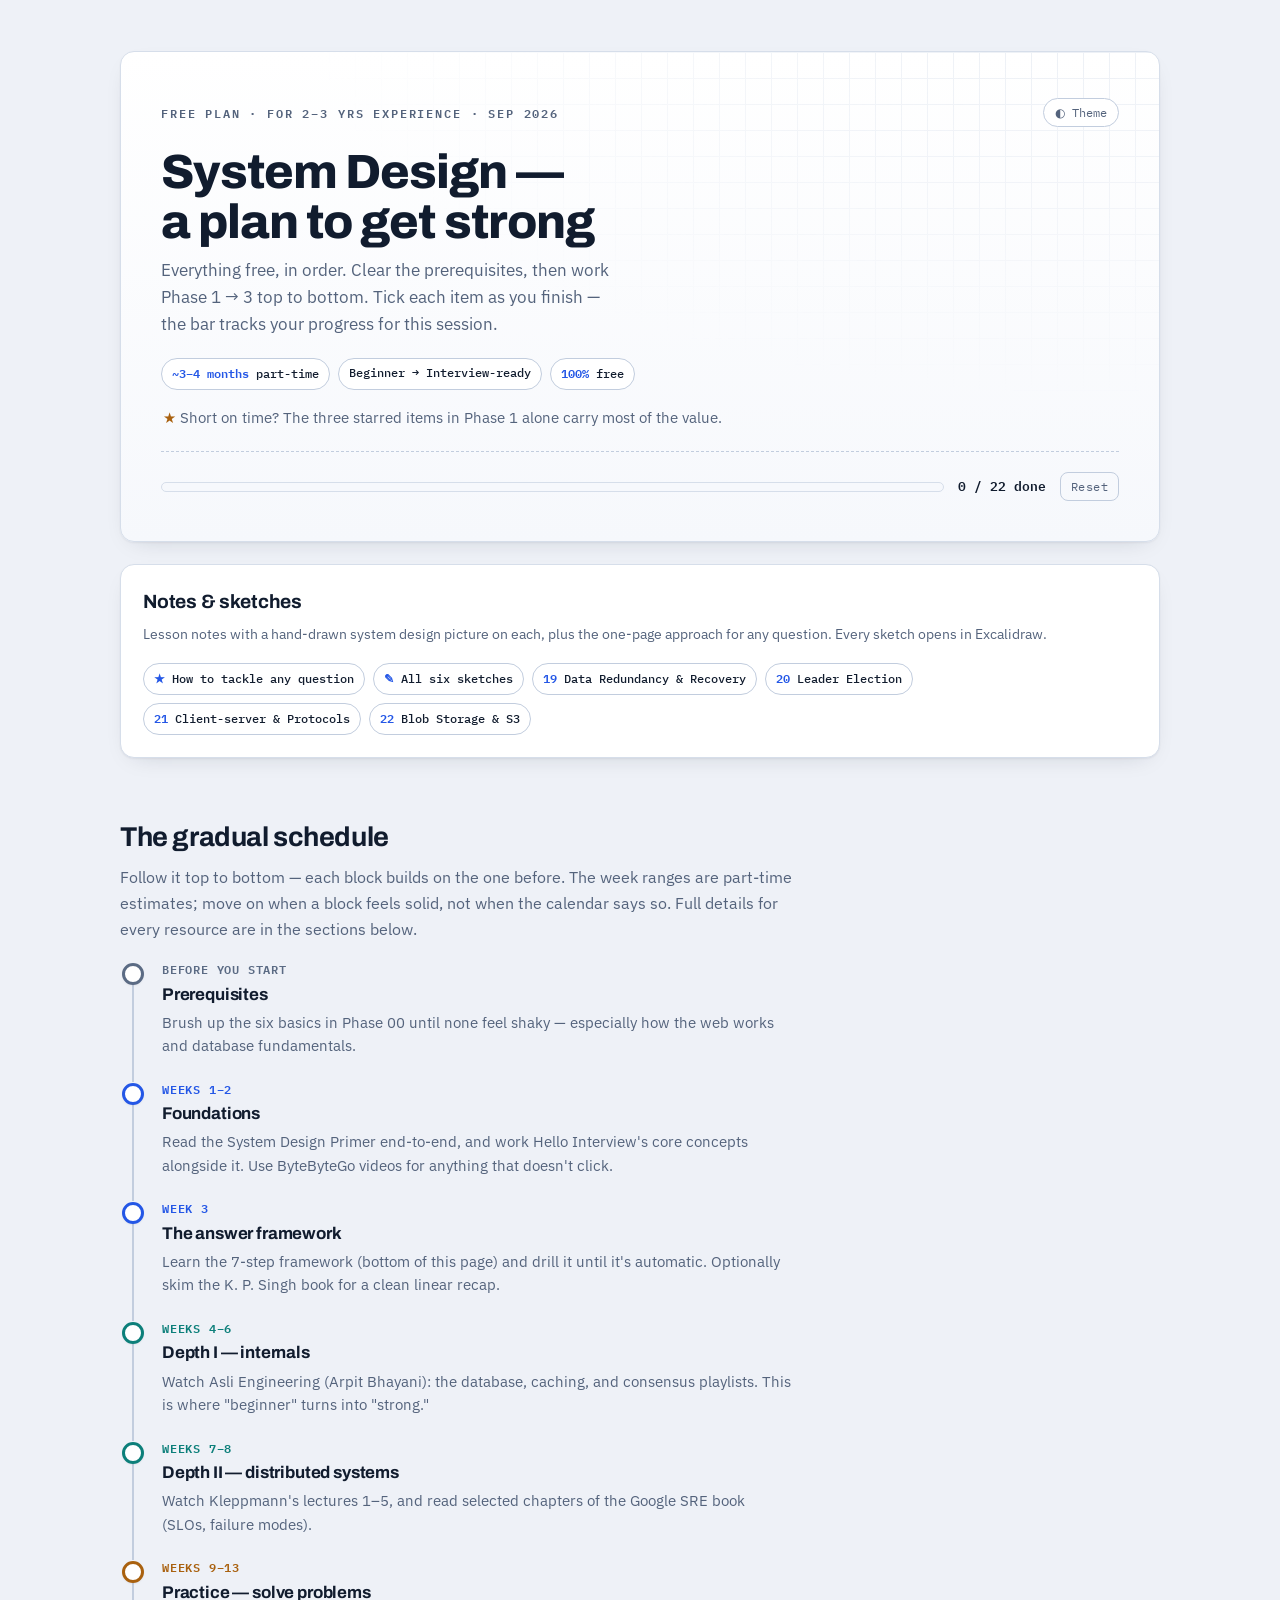
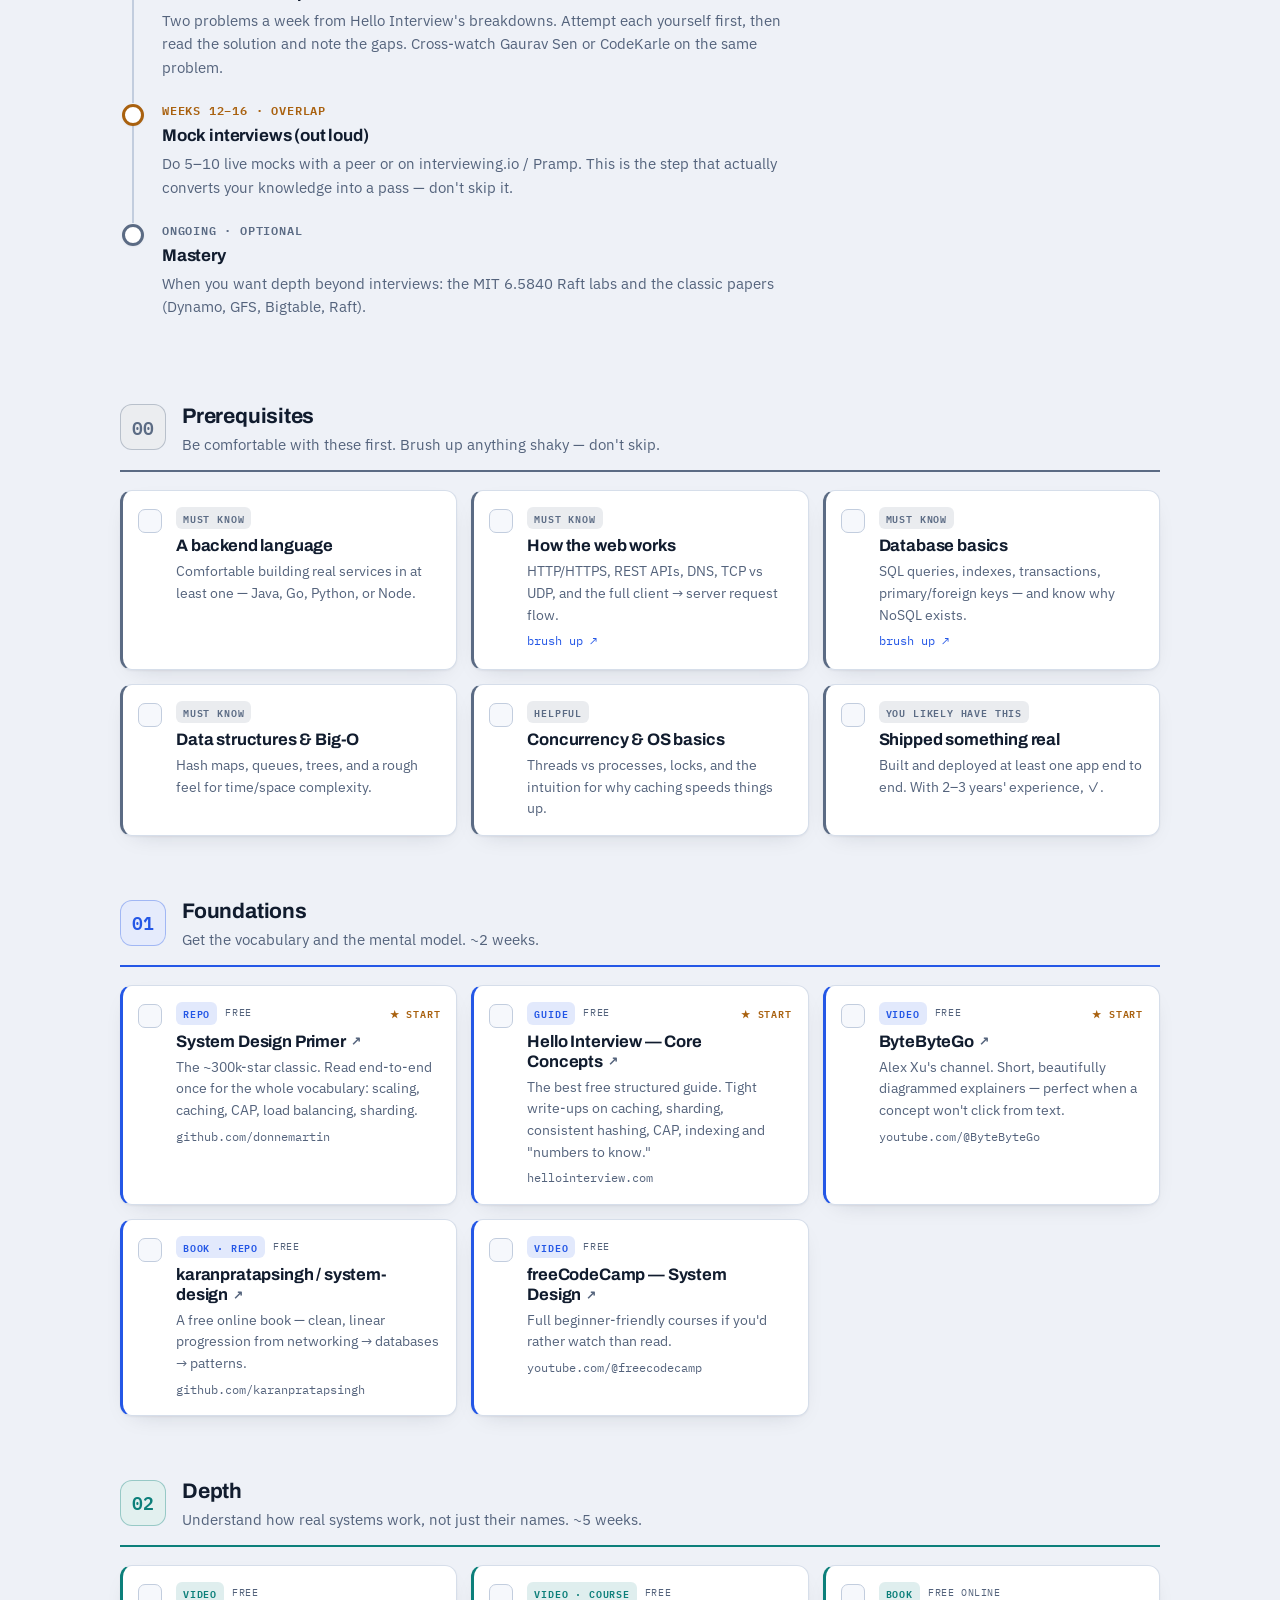
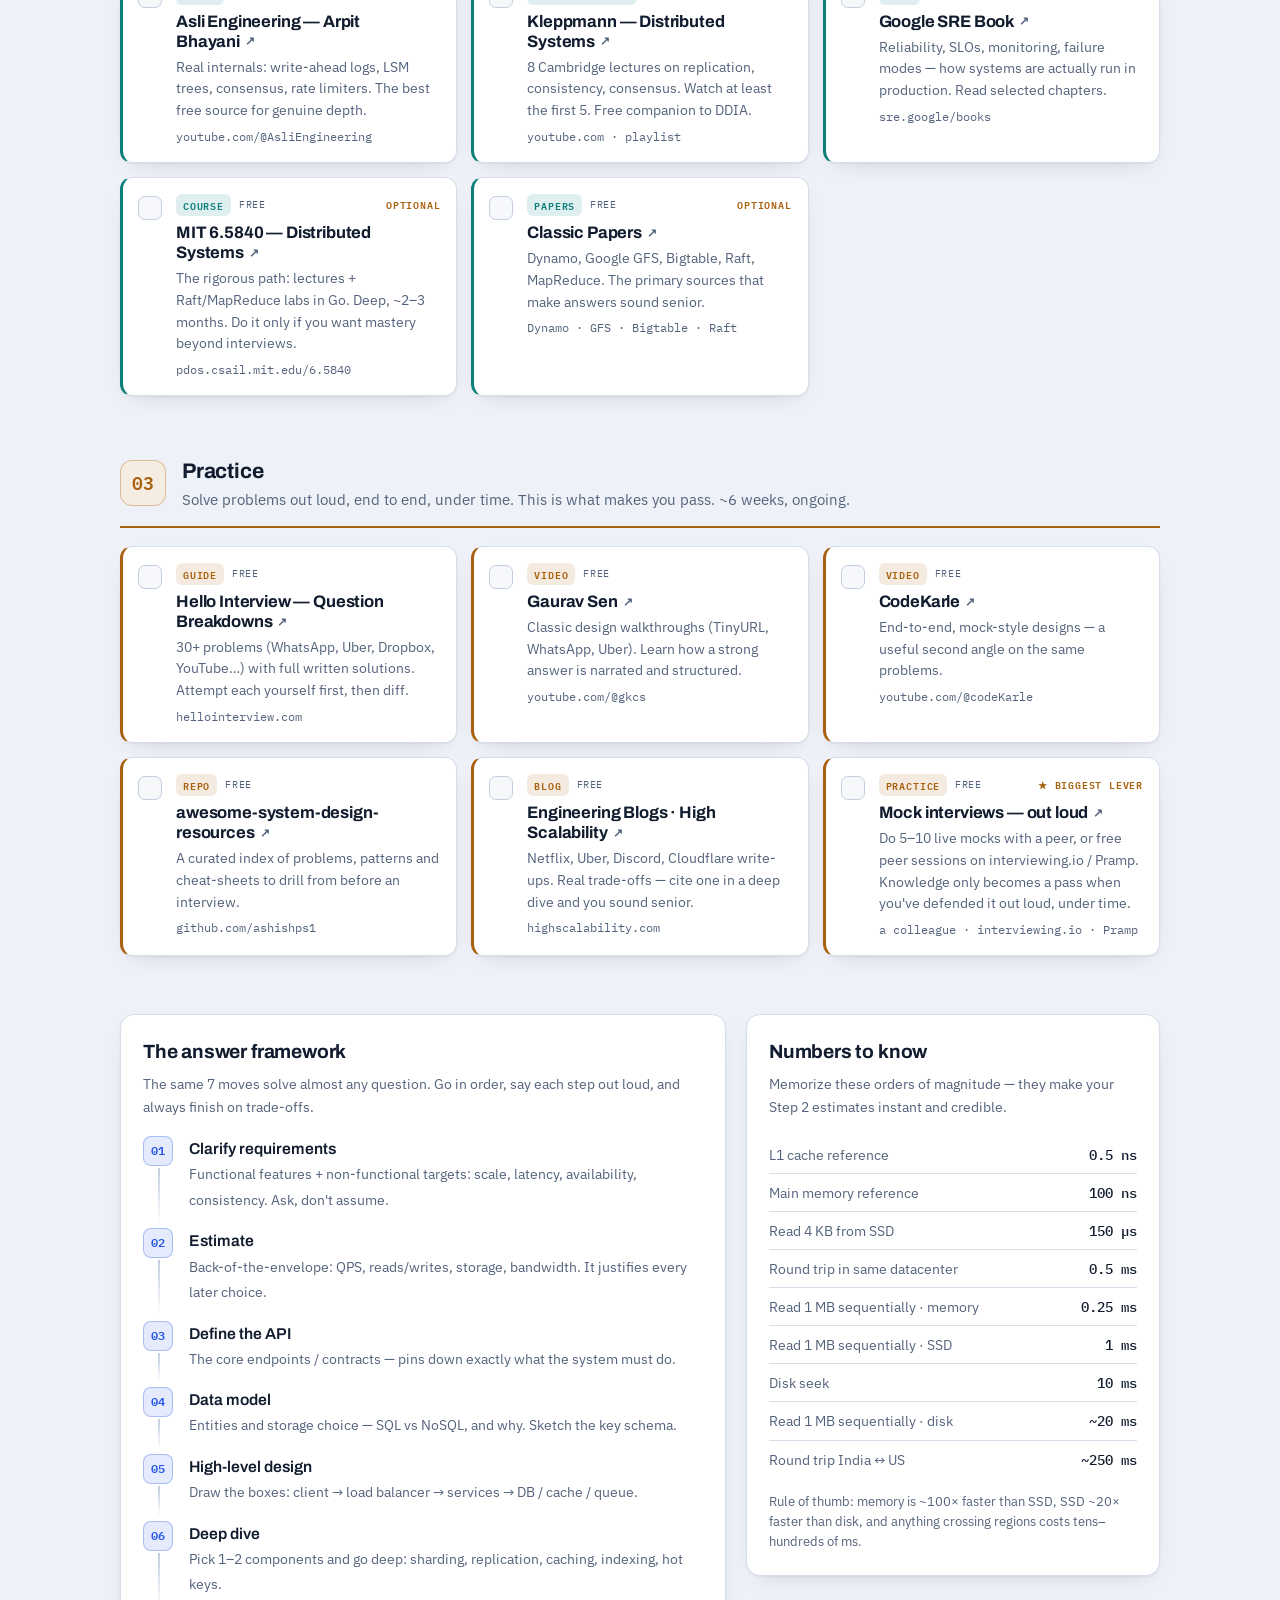
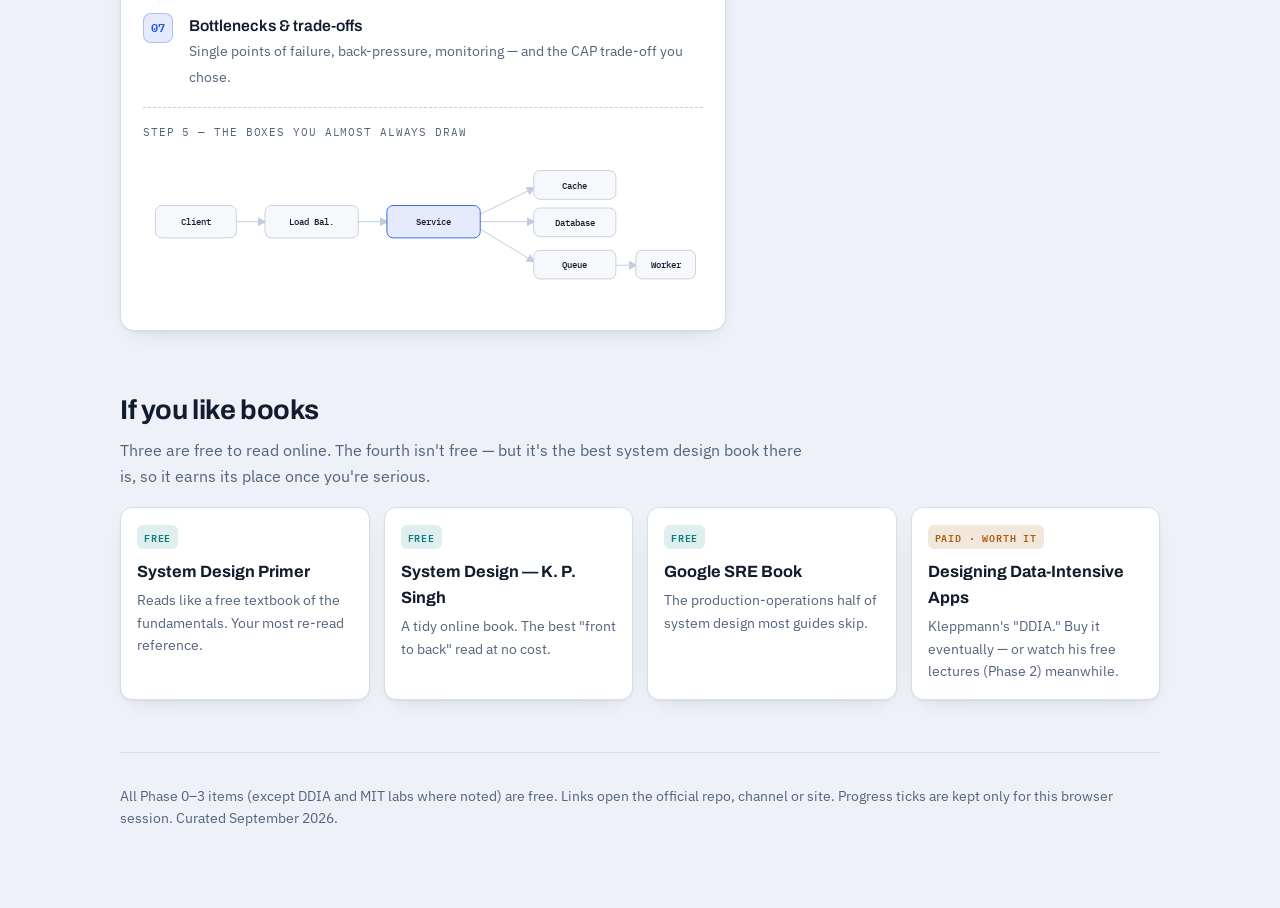
==== commit 605fc466: "Add lesson notes 19–22 with Excalidraw-style sketches - notes/: one page per lesson (data redundancy" ====
--- a/index.html
+++ b/index.html
@@ -191,6 +191,22 @@
       <button class="btn-reset" id="resetBtn" type="button">Reset</button>
     </div>
   </header>
+
+  <!-- NOTES & SKETCHES -->
+  <section aria-labelledby="notes-h" style="margin-top:22px">
+    <div class="panel">
+      <h2 id="notes-h">Notes &amp; sketches</h2>
+      <p class="p-sub">Lesson notes with a hand-drawn system design picture on each, plus the one-page approach for any question. Every sketch opens in Excalidraw.</p>
+      <div class="chips" style="margin-top:0">
+        <a class="chip" href="approach.html"><b>★</b> How to tackle any question</a>
+        <a class="chip" href="sketches.html"><b>✎</b> All six sketches</a>
+        <a class="chip" href="notes/19-data-redundancy-recovery.html"><b>19</b> Data Redundancy &amp; Recovery</a>
+        <a class="chip" href="notes/20-leader-election.html"><b>20</b> Leader Election</a>
+        <a class="chip" href="notes/21-client-server-protocols.html"><b>21</b> Client-server &amp; Protocols</a>
+        <a class="chip" href="notes/22-blob-storage-s3.html"><b>22</b> Blob Storage &amp; S3</a>
+      </div>
+    </div>
+  </section>
 
   <!-- GRADUAL SCHEDULE -->
   <section aria-labelledby="sch">
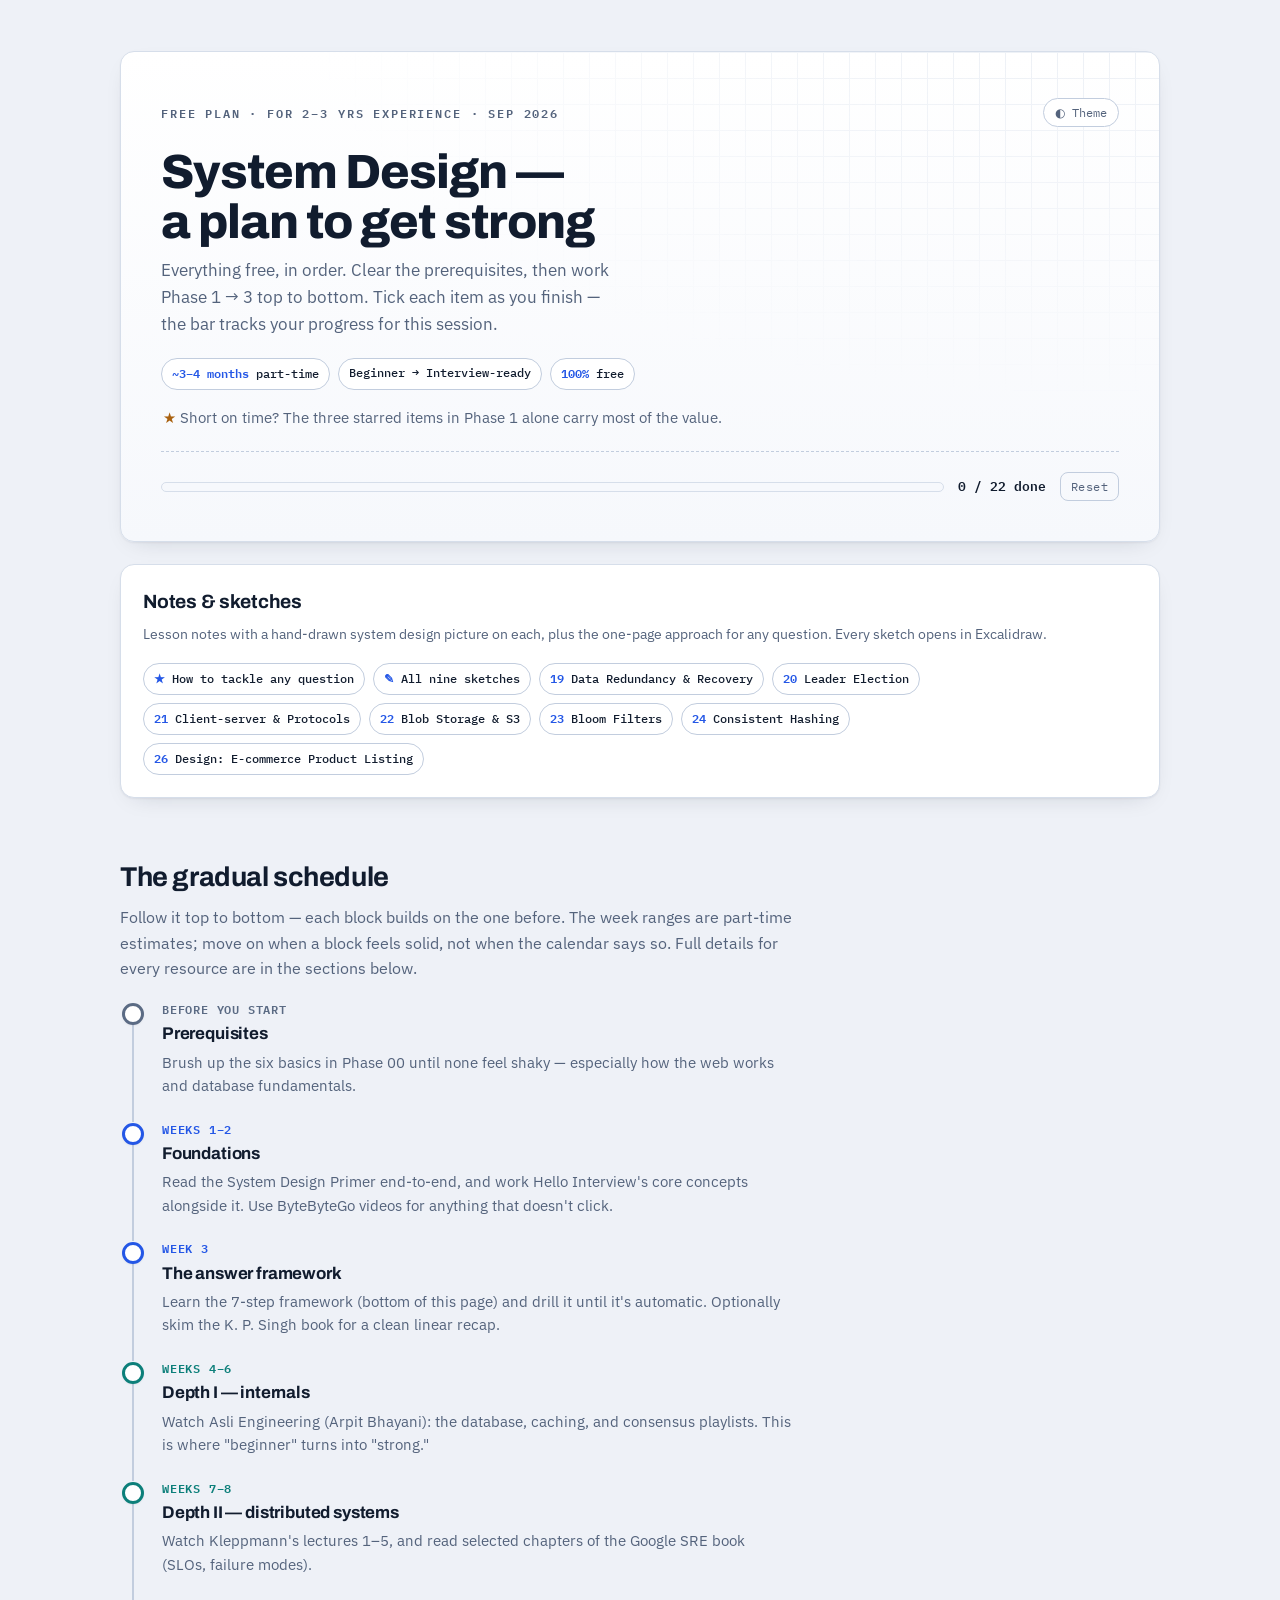
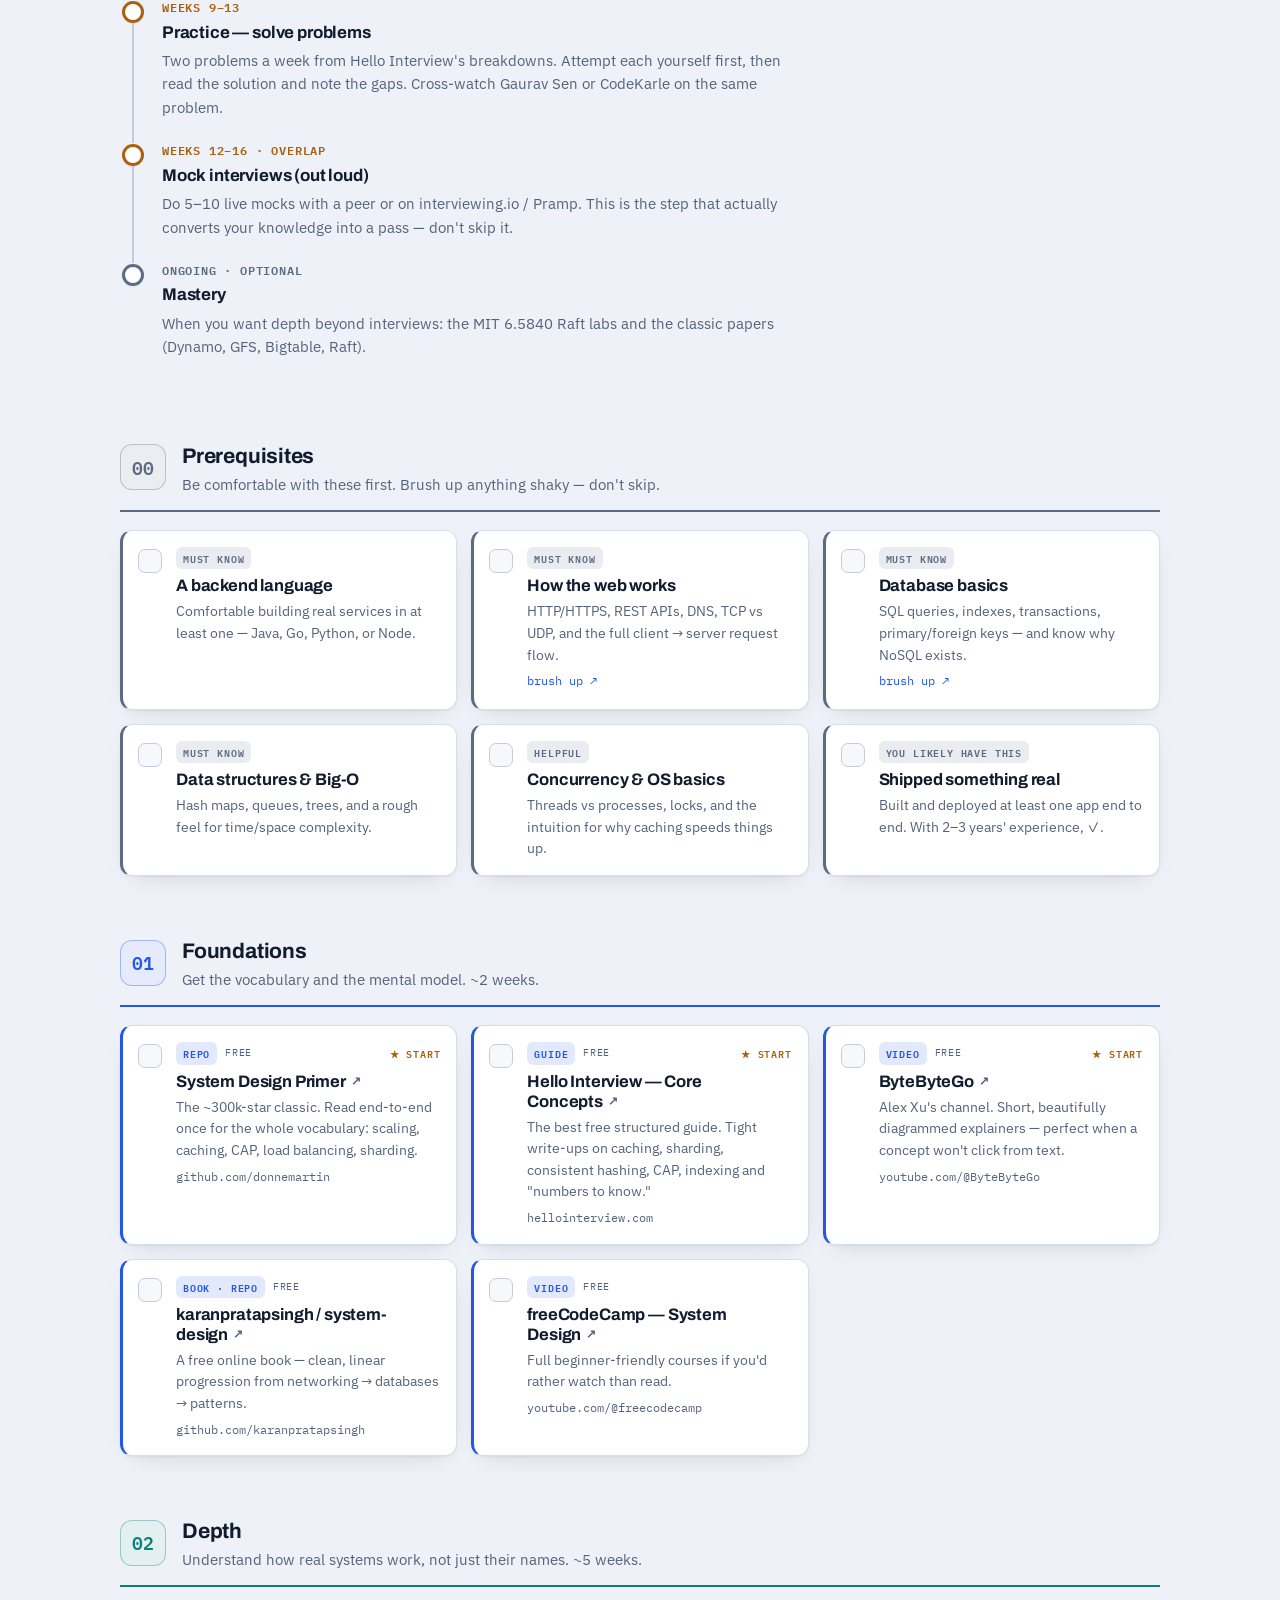
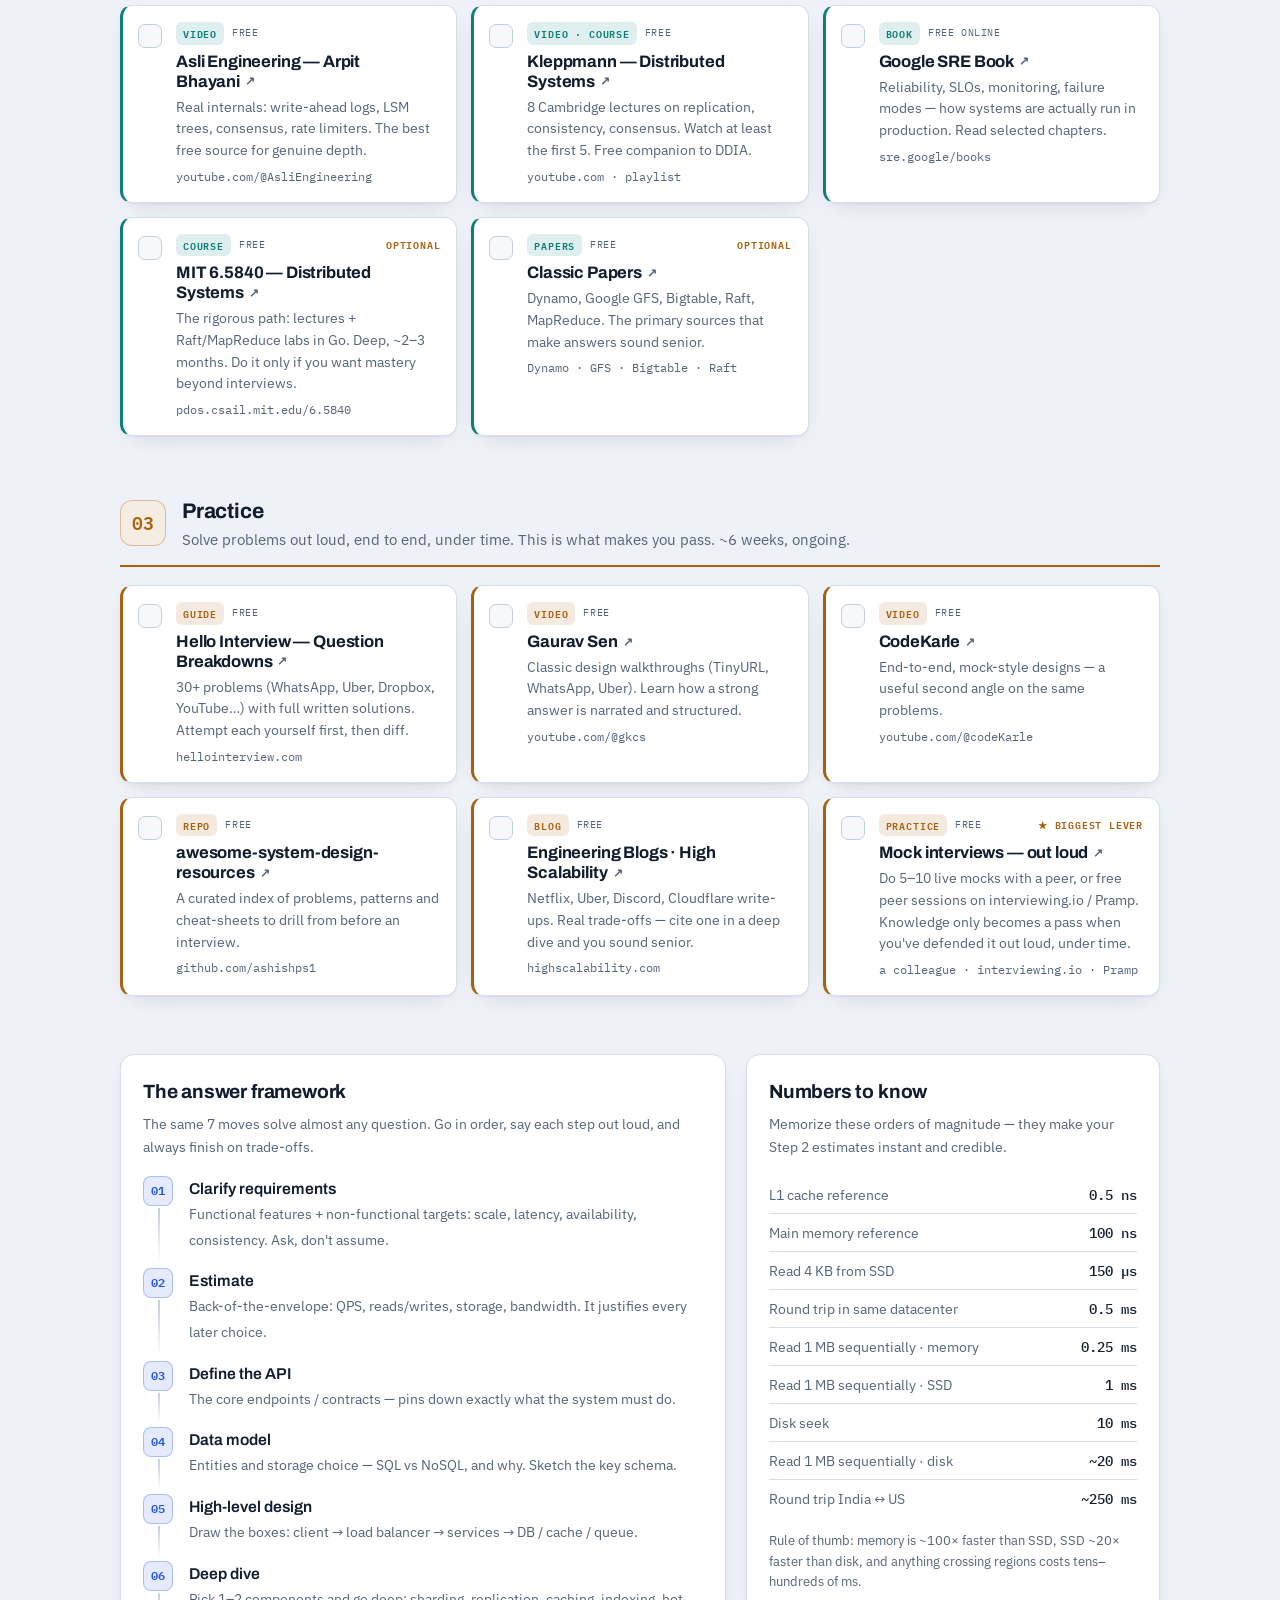
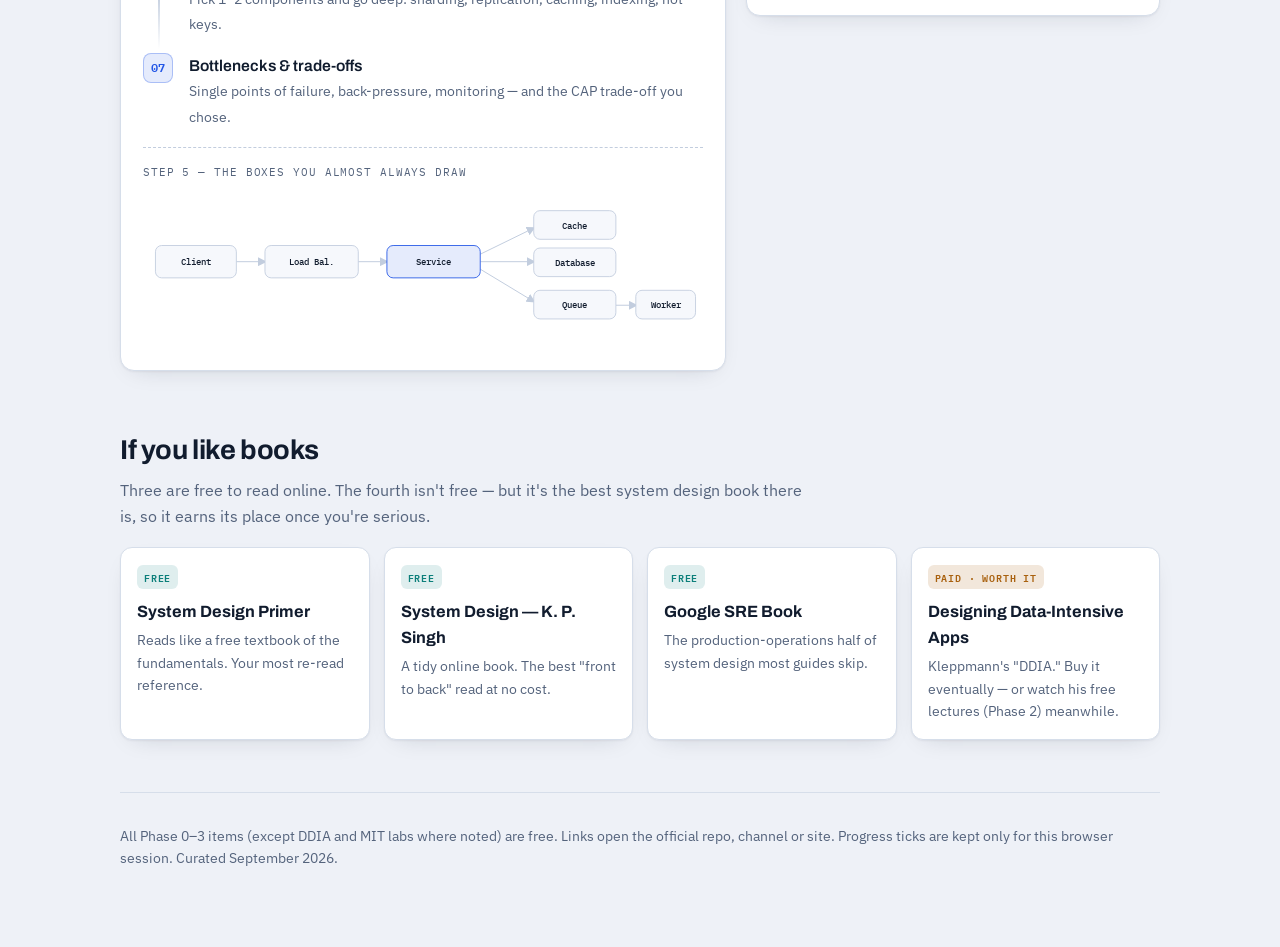
==== commit 648b644f: "changes" ====
--- a/index.html
+++ b/index.html
@@ -199,11 +199,14 @@
       <p class="p-sub">Lesson notes with a hand-drawn system design picture on each, plus the one-page approach for any question. Every sketch opens in Excalidraw.</p>
       <div class="chips" style="margin-top:0">
         <a class="chip" href="approach.html"><b>★</b> How to tackle any question</a>
-        <a class="chip" href="sketches.html"><b>✎</b> All six sketches</a>
+        <a class="chip" href="sketches.html"><b>✎</b> All nine sketches</a>
         <a class="chip" href="notes/19-data-redundancy-recovery.html"><b>19</b> Data Redundancy &amp; Recovery</a>
         <a class="chip" href="notes/20-leader-election.html"><b>20</b> Leader Election</a>
         <a class="chip" href="notes/21-client-server-protocols.html"><b>21</b> Client-server &amp; Protocols</a>
         <a class="chip" href="notes/22-blob-storage-s3.html"><b>22</b> Blob Storage &amp; S3</a>
+        <a class="chip" href="notes/23-bloom-filters.html"><b>23</b> Bloom Filters</a>
+        <a class="chip" href="notes/24-consistent-hashing.html"><b>24</b> Consistent Hashing</a>
+        <a class="chip" href="notes/26-ecommerce-product-listing.html"><b>26</b> Design: E-commerce Product Listing</a>
       </div>
     </div>
   </section>
